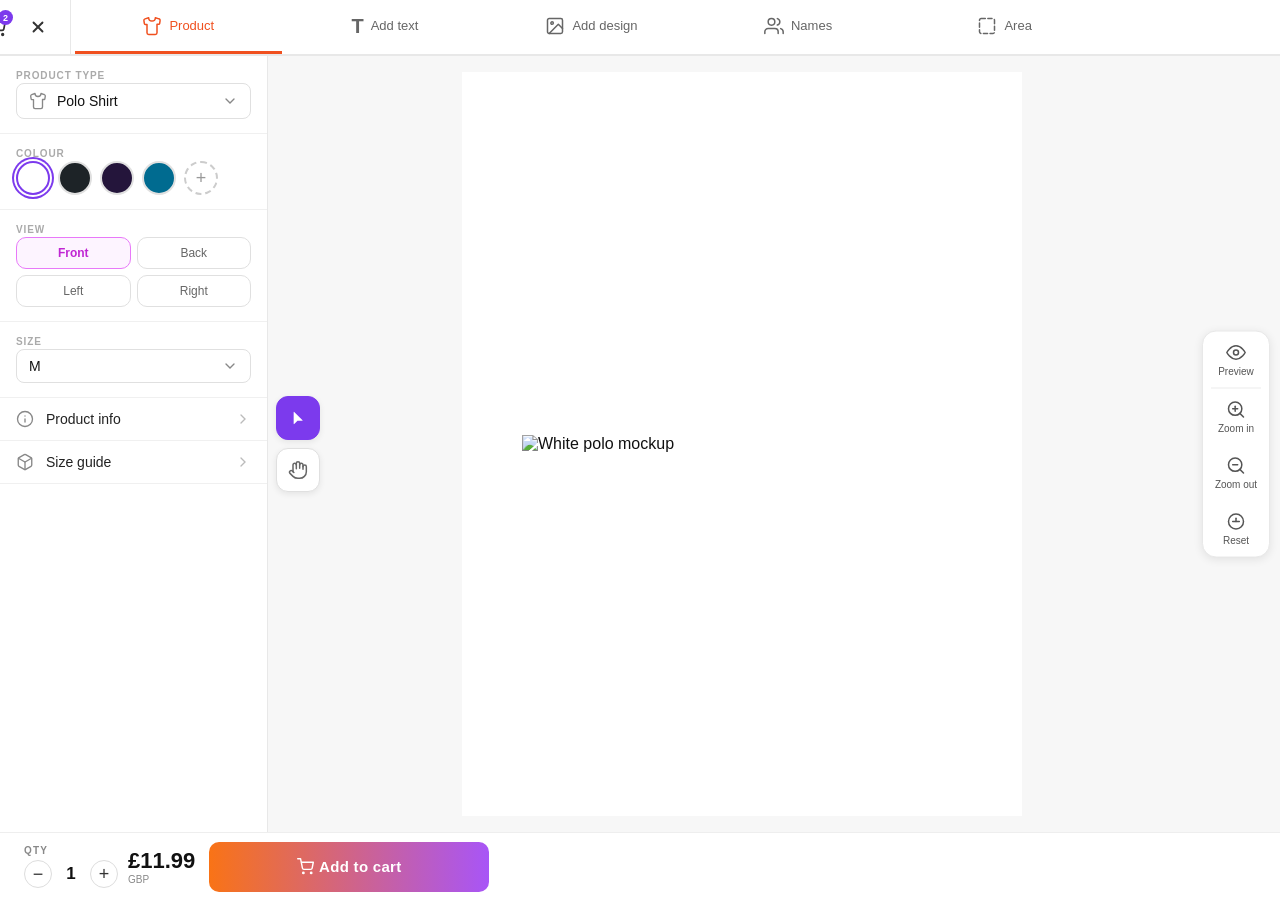
==== index.html @ 6a13aa7d "Initial commit - Customization Tool" ====
<!DOCTYPE html>
<html lang="en">
<head>
  <meta charset="UTF-8" />
  <meta name="viewport" content="width=device-width, initial-scale=1.0" />
  <title>Branded UK Customiser</title>
  <link rel="stylesheet" href="style.css" />
</head>

<body>

<div class="customiser-app">

  <section id="mainEditor" class="screen active-screen">

    <!-- Top navigation + tab bar (wrapped for desktop layout) -->
    <div class="editor-top">

    <div class="top-nav">
      <button class="nav-icon-btn" id="menuBtn" title="Menu" aria-label="Menu">
        <svg width="20" height="16" viewBox="0 0 20 16" fill="none"><rect y="0" width="20" height="2.5" rx="1.25" fill="#222"/><rect y="6.75" width="20" height="2.5" rx="1.25" fill="#222"/><rect y="13.5" width="20" height="2.5" rx="1.25" fill="#222"/></svg>
      </button>
      <div class="nav-logo"><span class="logo-c">C</span></div>
      <div class="nav-spacer"></div>
      <div class="nav-actions">
        <button class="nav-icon-btn" id="undoBtn" title="Undo" aria-label="Undo">
          <svg width="20" height="20" viewBox="0 0 24 24" fill="none" stroke="currentColor" stroke-width="2" stroke-linecap="round" stroke-linejoin="round"><polyline points="9 14 4 9 9 4"></polyline><path d="M20 20v-7a4 4 0 0 0-4-4H4"></path></svg>
        </button>
        <button class="nav-icon-btn" id="redoBtn" title="Redo" aria-label="Redo">
          <svg width="20" height="20" viewBox="0 0 24 24" fill="none" stroke="currentColor" stroke-width="2" stroke-linecap="round" stroke-linejoin="round"><polyline points="15 14 20 9 15 4"></polyline><path d="M4 20v-7a4 4 0 0 1 4-4h12"></path></svg>
        </button>
        <button class="nav-icon-btn cart-wrap" id="basketBtn">
          <svg width="20" height="20" viewBox="0 0 24 24" fill="none" stroke="currentColor" stroke-width="2" stroke-linecap="round" stroke-linejoin="round"><circle cx="9" cy="21" r="1"></circle><circle cx="20" cy="21" r="1"></circle><path d="M1 1h4l2.68 13.39a2 2 0 0 0 2 1.61h9.72a2 2 0 0 0 2-1.61L23 6H6"></path></svg>
          <span class="cart-badge">2</span>
        </button>
        <button class="nav-icon-btn" id="closeCustomiserBtn" title="Close" aria-label="Close">
          <svg width="18" height="18" viewBox="0 0 24 24" fill="none" stroke="currentColor" stroke-width="2.5" stroke-linecap="round"><line x1="18" y1="6" x2="6" y2="18"></line><line x1="6" y1="6" x2="18" y2="18"></line></svg>
        </button>
      </div>
    </div><!-- /.top-nav -->

    <!-- Tab bar -->
    <div class="tab-bar">
      <button class="tab-btn active-tab">
        <svg width="20" height="20" viewBox="0 0 24 24" fill="none" stroke="currentColor" stroke-width="1.8" stroke-linecap="round" stroke-linejoin="round"><path d="M20.38 3.46 16 2a4 4 0 0 1-8 0L3.62 3.46a2 2 0 0 0-1.34 2.23l.58 3.57a1 1 0 0 0 .99.84H6v10c0 1.1.9 2 2 2h8a2 2 0 0 0 2-2V10h2.15a1 1 0 0 0 .99-.84l.58-3.57a2 2 0 0 0-1.34-2.23z"></path></svg>
        <span>Product</span>
      </button>
      <button class="tab-btn" data-open="textTypePage">
        <span class="tab-T">T</span>
        <span>Add text</span>
      </button>
      <button class="tab-btn" data-open="designTypePage">
        <svg width="20" height="20" viewBox="0 0 24 24" fill="none" stroke="currentColor" stroke-width="1.8" stroke-linecap="round" stroke-linejoin="round"><rect x="3" y="3" width="18" height="18" rx="2" ry="2"></rect><circle cx="8.5" cy="8.5" r="1.5"></circle><polyline points="21 15 16 10 5 21"></polyline></svg>
        <span>Add design</span>
      </button>
      <button class="tab-btn" data-open="namesPage">
        <svg width="20" height="20" viewBox="0 0 24 24" fill="none" stroke="currentColor" stroke-width="1.8" stroke-linecap="round" stroke-linejoin="round"><path d="M17 21v-2a4 4 0 0 0-4-4H5a4 4 0 0 0-4 4v2"></path><circle cx="9" cy="7" r="4"></circle><path d="M23 21v-2a4 4 0 0 0-3-3.87"></path><path d="M16 3.13a4 4 0 0 1 0 7.75"></path></svg>
        <span>Names</span>
      </button>
      <button class="tab-btn" data-open="locationsPage">
        <svg width="20" height="20" viewBox="0 0 24 24" fill="none" stroke="currentColor" stroke-width="1.8" stroke-linecap="round" stroke-linejoin="round" stroke-dasharray="5 3"><rect x="3" y="3" width="18" height="18" rx="2"></rect></svg>
        <span>Area</span>
      </button>
    </div><!-- /.tab-bar -->

    </div><!-- /.editor-top -->

    <!-- Hidden legacy elements kept for JS compatibility -->
    <div style="display:none">
      <button id="colourShortcut"></button>
      <button id="deleteDesignShortcut"></button>
      <button id="resizeSmallBtn"></button>
      <button id="resizeLargeBtn"></button>
      <button id="priceBtn"></button>
      <button id="downloadBtn"></button>
      <button id="shareBtn"></button>
      <input id="mainQtyInput" type="number" min="1" value="1">
    </div>

    <!-- Canvas area -->
    <div class="canvas-wrap">
      <div class="left-tools">
        <button class="tool-dot active-tool" id="selectToolBtn" title="Select">
          <svg width="16" height="16" viewBox="0 0 24 24" fill="currentColor"><path d="M5.5 3.21V20.8c0 .45.54.67.85.35l4.86-4.86a.5.5 0 0 1 .35-.15h6.87a.5.5 0 0 0 .35-.85L6.35 2.85a.5.5 0 0 0-.85.36z"/></svg>
        </button>
        <button class="tool-dot" id="panToolBtn" title="Pan">
          <svg width="20" height="20" viewBox="0 0 24 24" fill="none" stroke="currentColor" stroke-width="1.8" stroke-linecap="round" stroke-linejoin="round"><path d="M18 11V6a2 2 0 0 0-2-2 2 2 0 0 0-2 2v0"/><path d="M14 10V4a2 2 0 0 0-2-2 2 2 0 0 0-2 2v2"/><path d="M10 10.5V6a2 2 0 0 0-2-2 2 2 0 0 0-2 2v8"/><path d="M18 8a2 2 0 1 1 4 0v6a8 8 0 0 1-8 8h-2c-2.8 0-4.5-.86-5.99-2.34l-3.6-3.6a2 2 0 0 1 2.83-2.82L7 15"/></svg>
        </button>
      </div>

      <div id="productPreview" class="product-preview area-front">
        <div class="polo-colour-wrap">
          <img
            id="productShape"
            class="product-image"
            src="https://i.postimg.cc/J4H7k7N0/vecteezy-white-polo-mockup-47872842.png"
            alt="White polo mockup"
          />
          <div id="colourLayer" class="colour-layer"></div>
        </div>

        <div id="customArea" class="custom-area">

          <div id="designLayer" class="design-layer">
            <img id="uploadedLogo" src="" alt="Uploaded logo">
            <button id="deleteLogoBtn" class="logo-delete-btn">×</button>
            <button id="logoSettingsBtn" class="logo-settings-btn">settings</button>
            <span id="logoSizeLabel" class="logo-size-label">0.00cm x 0.00cm</span>
            <span class="resize-dot dot-br" data-resize="br"><svg width="10" height="10" viewBox="0 0 10 10" fill="none" stroke="#fff" stroke-width="1.8" stroke-linecap="round" stroke-linejoin="round"><line x1="1" y1="9" x2="9" y2="1"/><polyline points="5,1 9,1 9,5"/><polyline points="1,5 1,9 5,9"/></svg></span>
            <span id="rotateHandle" class="rotate-handle">↻</span>
          </div>

          <div id="textLayer" class="text-layer">
            <span id="textContent">ANDERSON</span>
            <button id="deleteTextBtn" class="text-delete-btn">×</button>
            <button id="textSettingsBtn" class="text-settings-btn">settings</button>
            <span id="textSizeLabel" class="text-size-label">0.00cm x 0.00cm</span>
            <span class="text-resize-dot text-dot-br" data-text-resize="br"><svg width="10" height="10" viewBox="0 0 10 10" fill="none" stroke="#fff" stroke-width="1.8" stroke-linecap="round" stroke-linejoin="round"><line x1="1" y1="9" x2="9" y2="1"/><polyline points="5,1 9,1 9,5"/><polyline points="1,5 1,9 5,9"/></svg></span>
            <span id="textRotateHandle" class="text-rotate-handle">↻</span>
          </div>

        </div>
      </div>

      <div class="right-panel">
        <button class="right-action-btn" id="previewBtn">
          <svg width="20" height="20" viewBox="0 0 24 24" fill="none" stroke="currentColor" stroke-width="1.8" stroke-linecap="round" stroke-linejoin="round"><path d="M1 12s4-8 11-8 11 8 11 8-4 8-11 8-11-8-11-8z"></path><circle cx="12" cy="12" r="3"></circle></svg>
          <span>Preview</span>
        </button>
        <div class="right-divider"></div>
        <button class="right-action-btn" id="zoomInBtn">
          <svg width="20" height="20" viewBox="0 0 24 24" fill="none" stroke="currentColor" stroke-width="1.8" stroke-linecap="round" stroke-linejoin="round"><circle cx="11" cy="11" r="8"></circle><line x1="21" y1="21" x2="16.65" y2="16.65"></line><line x1="11" y1="8" x2="11" y2="14"></line><line x1="8" y1="11" x2="14" y2="11"></line></svg>
          <span>Zoom in</span>
        </button>
        <button class="right-action-btn" id="zoomOutBtn">
          <svg width="20" height="20" viewBox="0 0 24 24" fill="none" stroke="currentColor" stroke-width="1.8" stroke-linecap="round" stroke-linejoin="round"><circle cx="11" cy="11" r="8"></circle><line x1="21" y1="21" x2="16.65" y2="16.65"></line><line x1="8" y1="11" x2="14" y2="11"></line></svg>
          <span>Zoom out</span>
        </button>
        <button class="right-action-btn" id="resetViewBtn">
          <svg width="20" height="20" viewBox="0 0 24 24" fill="none" stroke="currentColor" stroke-width="1.8" stroke-linecap="round" stroke-linejoin="round"><circle cx="12" cy="12" r="9"></circle><line x1="12" y1="8" x2="12" y2="12"></line><line x1="8" y1="12" x2="16" y2="12"></line></svg>
          <span>Reset</span>
        </button>
      </div>
    </div>

    <!-- Bottom sheet -->
    <div class="bottom-sheet">
      <div class="sheet-pill"></div>

      <div class="sheet-row">
        <div class="sheet-label">Product type</div>
        <div class="sheet-select-wrap">
          <svg width="18" height="18" viewBox="0 0 24 24" fill="none" stroke="#888" stroke-width="1.8" stroke-linecap="round" stroke-linejoin="round"><path d="M20.38 3.46 16 2a4 4 0 0 1-8 0L3.62 3.46a2 2 0 0 0-1.34 2.23l.58 3.57a1 1 0 0 0 .99.84H6v10c0 1.1.9 2 2 2h8a2 2 0 0 0 2-2V10h2.15a1 1 0 0 0 .99-.84l.58-3.57a2 2 0 0 0-1.34-2.23z"></path></svg>
          <select id="mainProductSelect" class="sheet-select" aria-label="Product type">
            <option value="polo" selected>Polo Shirt</option>
            <option value="tshirt">T-Shirt</option>
            <option value="hoodie">Hoodie</option>
            <option value="cap">Cap</option>
            <option value="beanie">Beanie</option>
          </select>
          <svg class="select-chevron-icon" width="16" height="16" viewBox="0 0 24 24" fill="none" stroke="#888" stroke-width="2" stroke-linecap="round"><polyline points="6 9 12 15 18 9"></polyline></svg>
        </div>
      </div>

      <div class="sheet-row">
        <div class="sheet-label">Colour</div>
        <div class="mini-colour-wrap">
          <div class="mini-colour-row" id="miniColourRow"></div>
          <div class="colour-dropdown" id="colourDropdown"></div>
        </div>
      </div>

      <div class="sheet-row">
        <div class="sheet-label">View</div>
        <div class="view-tabs">
          <button class="view-tab active-view" data-area="front">Front</button>
          <button class="view-tab" data-area="back">Back</button>
          <button class="view-tab" data-area="left">Left</button>
          <button class="view-tab" data-area="right">Right</button>
        </div>
      </div>

      <div class="sheet-row">
        <div class="sheet-label">Size</div>
        <div class="sheet-select-wrap">
          <select class="sheet-select" id="mainSizeSelect">
            <option>XS</option>
            <option>S</option>
            <option selected>M</option>
            <option>L</option>
            <option>XL</option>
            <option>XXL</option>
            <option>3XL</option>
          </select>
          <svg class="select-chevron-icon" width="16" height="16" viewBox="0 0 24 24" fill="none" stroke="#888" stroke-width="2" stroke-linecap="round"><polyline points="6 9 12 15 18 9"></polyline></svg>
        </div>
      </div>

      <div class="sheet-info-row">
        <svg width="18" height="18" viewBox="0 0 24 24" fill="none" stroke="#888" stroke-width="1.8" stroke-linecap="round"><circle cx="12" cy="12" r="10"></circle><line x1="12" y1="16" x2="12" y2="12"></line><line x1="12" y1="8" x2="12.01" y2="8"></line></svg>
        <span>Product info</span>
        <svg class="info-chevron" width="16" height="16" viewBox="0 0 24 24" fill="none" stroke="#bbb" stroke-width="2" stroke-linecap="round"><polyline points="9 18 15 12 9 6"></polyline></svg>
      </div>
      <div class="sheet-info-row">
        <svg width="18" height="18" viewBox="0 0 24 24" fill="none" stroke="#888" stroke-width="1.8" stroke-linecap="round"><path d="M21 16V8a2 2 0 0 0-1-1.73l-7-4a2 2 0 0 0-2 0l-7 4A2 2 0 0 0 3 8v8a2 2 0 0 0 1 1.73l7 4a2 2 0 0 0 2 0l7-4A2 2 0 0 0 21 16z"></path><polyline points="3.27 6.96 12 12.01 20.73 6.96"></polyline><line x1="12" y1="22.08" x2="12" y2="12"></line></svg>
        <span>Size guide</span>
        <svg class="info-chevron" width="16" height="16" viewBox="0 0 24 24" fill="none" stroke="#bbb" stroke-width="2" stroke-linecap="round"><polyline points="9 18 15 12 9 6"></polyline></svg>
      </div>
    </div>

    <!-- Bottom bar -->
    <div class="bottom-bar">
      <div class="qty-section">
        <div class="qty-label">QTY</div>
        <div class="qty-controls">
          <button class="qty-btn" id="qtyMinusBtn">−</button>
          <span id="qtyDisplay">1</span>
          <button class="qty-btn" id="qtyPlusBtn">+</button>
        </div>
      </div>
      <div class="price-section">
        <span id="mainPrice">£11.99</span>
        <small>GBP</small>
      </div>
      <button class="add-to-cart-btn" id="buyBtn">
        <svg class="cart-btn-icon" width="17" height="17" viewBox="0 0 24 24" fill="none" stroke="currentColor" stroke-width="2" stroke-linecap="round" stroke-linejoin="round"><circle cx="9" cy="21" r="1"></circle><circle cx="20" cy="21" r="1"></circle><path d="M1 1h4l2.68 13.39a2 2 0 0 0 2 1.61h9.72a2 2 0 0 0 2-1.61L23 6H6"></path></svg>
        Add to cart
      </button>
    </div>

  </section>

  <section id="productPage" class="screen">
    <div class="black-header">Product</div>

    <div class="page-body">

      <div class="product-info-row">
        <div class="product-photo">
          <img class="product-thumb" src="https://i.postimg.cc/J4H7k7N0/vecteezy-white-polo-mockup-47872842.png" alt="Product">
        </div>

        <div>
          <h2 id="productPageTitle" class="product-title">Custom Polo Shirt</h2>
          <button class="change-product-btn" id="changeProductBtn">Change Product</button>
          <a href="#" class="more-info">More Product Info</a>
        </div>
      </div>

      <div id="productChanger" style="display:none; margin-bottom:18px;">
        <div class="form-title">Choose Product</div>
        <select id="productSelect" class="select-field">
          <option value="polo" selected>Polo</option>
          <option value="tshirt">T-Shirt</option>
          <option value="hoodie">Hoodie</option>
          <option value="cap">Cap</option>
          <option value="beanie">Beanie</option>
        </select>
      </div>

      <div id="colourGrid" class="colour-grid"></div>
      <div id="selectedColourName" class="selected-colour-name">White</div>

      <div class="form-title">Size</div>

      <div id="sizesContainer">
        <div class="size-row">
          <select class="size-select">
            <option>XS</option>
            <option>Small</option>
            <option selected>Medium</option>
            <option>Large</option>
            <option>XL</option>
            <option>XXL</option>
            <option>3XL</option>
          </select>
          <input class="size-qty" type="number" min="1" value="1">
        </div>
      </div>

      <button class="add-size-btn" id="addSizeBtn"><span>+</span> Add Another Size</button>

    </div>

    <div class="full-action-bar">
      <button class="btn-black" id="applyProductBtn">APPLY</button>
    </div>
  </section>

  <section id="textTypePage" class="screen">
    <div class="black-header">Select Type Of Text</div>

    <div class="page-body">
      <div class="option-card" data-text-type="embroidery">
        <div class="option-icon">T</div>
        <div>
          <div class="option-title">Add Embroidery Text</div>
          <div class="option-desc">Best for polos, caps, beanies and left chest uniforms.</div>
        </div>
      </div>

      <div class="option-card" data-text-type="dtf">
        <div class="option-icon">T</div>
        <div>
          <div class="option-title">Add DTF Printing Text</div>
          <div class="option-desc">Best for full colour prints, small runs and detailed text.</div>
        </div>
      </div>
    </div>

    <div class="fixed-action-bar">
      <button class="btn-black" data-open="mainEditor">OK</button>
      <button class="btn-grey" data-open="mainEditor">Cancel</button>
    </div>
  </section>

  <section id="textEditorPage" class="screen">
    <div class="black-header">Add Text</div>

    <div class="editor-panel">
      <label>Text</label>
      <textarea id="customTextInput" class="textarea-field" placeholder="Enter your text"></textarea>

      <label>Text Colour</label>
      <input id="textColourInput" class="field" type="color" value="#ff2b2b">

      <label>Font</label>
      <select id="fontSelect" class="select-field">
        <option value="Arial">Arial</option>
        <option value="Impact">Impact</option>
        <option value="Georgia">Georgia</option>
        <option value="Verdana">Verdana</option>
        <option value="Times New Roman">Times New Roman</option>
      </select>
    </div>

    <div class="fixed-action-bar">
      <button class="btn-black" id="applyTextBtn">OK</button>
      <button class="btn-grey" data-open="mainEditor">Cancel</button>
    </div>
  </section>

  <section id="designTypePage" class="screen">
    <div class="black-header">Select Type Of Graphic Or Logo</div>

    <div class="page-body">
      <div class="option-card" data-design-type="embroidery">
        <div class="option-icon">🖼</div>
        <div>
          <div class="option-title">Add Embroidery Logo</div>
          <div class="option-desc">Best for workwear, polos, caps and beanies.</div>
        </div>
      </div>

      <div class="option-card" data-design-type="dtf">
        <div class="option-icon">🖼</div>
        <div>
          <div class="option-title">Add DTF Printing Graphic Or Logo</div>
          <div class="option-desc">Best for full colour, detailed graphics and smaller runs.</div>
        </div>
      </div>
    </div>

    <div class="fixed-action-bar">
      <button class="btn-black" data-open="mainEditor">OK</button>
      <button class="btn-grey" data-open="mainEditor">Cancel</button>
    </div>
  </section>

  <section id="logoUploadPage" class="screen">
    <div class="black-header">Upload Design</div>

    <div class="page-body">
      <label class="upload-box" for="logoFileInput">
        Click here to upload your logo or graphic
        <input id="logoFileInput" type="file" accept="image/*" hidden>
      </label>
    </div>

    <div class="fixed-action-bar">
      <button class="btn-black" id="continueLogoBtn">NEXT</button>
      <button class="btn-grey" data-open="mainEditor">Cancel</button>
    </div>
  </section>

  <section id="copyrightPage" class="screen">
    <div class="black-header">Confirm Copyright Permission</div>

    <div class="page-body">
      <div class="copyright-preview">
        <img id="copyrightImagePreview" src="" alt="Copyright preview">
      </div>

      <div class="copyright-text">
        <p class="copyright-intro">Before submitting or saving any artwork, you must ensure that you have the legal right to use, reproduce, and customise the design. If you are uncertain about ownership, copyright status, or licensing permissions, please obtain confirmation from the rights holder before proceeding.</p>
        <p class="copyright-subhead">By saving, uploading, or approving a design, you confirm and agree that:</p>
        <ul class="copyright-list">
          <li>You own, or have obtained, all necessary rights, licences, and permissions required to reproduce the artwork for commercial purposes.</li>
          <li>You accept full responsibility for any copyright, trademark, design right, or intellectual property claims arising from the use of the submitted artwork.</li>
          <li>Should any third party dispute the ownership or authorised use of the design, all enquiries and claims will be directed to you as the submitting party.</li>
          <li>You acknowledge that the unauthorised use of copyrighted or trademarked material may result in legal action, financial penalties, and other enforcement measures.</li>
        </ul>
      </div>

      <label class="copyright-check">
        <input id="copyrightCheckbox" type="checkbox">
        <span>You hereby declare that you are legally authorised to reproduce and print the artwork submitted.</span>
      </label>
    </div>

    <div class="fixed-action-bar">
      <button class="btn-black" id="copyrightOkBtn">OK</button>
      <button class="btn-grey" data-open="mainEditor">Cancel</button>
    </div>
  </section>

  <section id="imagePropertiesPage" class="screen">
    <div class="black-header">Image Properties</div>

    <div class="image-properties-body">
      <div class="quality-row">
        <span>Quality</span>
        <div class="quality-bar"><div class="quality-fill"></div></div>
      </div>

      <label class="property-check">
        <input id="removeBackgroundCheck" type="checkbox">
        <span>remove background</span>
      </label>

      <label class="property-check">
        <input id="resizeProportionallyCheck" type="checkbox" checked>
        <span>Resize proportionally</span>
      </label>

      <div class="property-section-title">Position and Size <span>⌄</span></div>

      <div class="property-controls">
        <div>
          <div class="control-title">Position</div>
          <div class="position-pad">
            <button data-move="up-left">◤</button>
            <button data-move="up">▲</button>
            <button data-move="up-right">◥</button>
            <button data-move="left">◀</button>
            <button data-move="center">●</button>
            <button data-move="right">▶</button>
            <button data-move="down-left">◣</button>
            <button data-move="down">▼</button>
            <button data-move="down-right">◢</button>
          </div>
        </div>

        <div class="size-box">
          <div class="control-title">Size</div>
          <button id="sizeUpBtn">▲</button>
          <button id="sizeDownBtn">▼</button>
        </div>

        <div class="rotate-box">
          <div class="control-title">Rotate</div>
          <input id="rotateInput" type="number" value="0">
        </div>
      </div>

      <div class="property-size-line">
        <span id="propertySizeLabel">0.00cm x 0.00cm</span>
      </div>
    </div>

    <div class="full-action-bar">
      <button class="btn-black" id="applyImagePropertiesBtn">APPLY</button>
    </div>
  </section>

  <section id="textPropertiesPage" class="screen">
    <div class="black-header center">TEXT PROPERTIES</div>

    <div class="text-properties-body">
      <textarea id="textPropertyInput" class="text-property-input">ANDERSON</textarea>

      <div class="property-section-title">Formatting <span>⌄</span></div>

      <div class="font-row">
        <button id="fontSelectorBtn" class="font-selector">Arial</button>
        <input id="textPropertyColour" class="colour-box" type="color" value="#ff2b2b">
      </div>

      <div class="format-buttons">
        <button id="boldTextBtn">B</button>
        <button id="italicTextBtn"><em>I</em></button>
        <div></div>
        <button id="alignLeftBtn">☰</button>
        <button id="alignCenterBtn">☰</button>
        <button id="alignRightBtn">☰</button>
      </div>

      <label class="property-label">Outline</label>

      <div class="outline-row">
        <input id="outlineRange" type="range" min="0" max="8" value="0">
        <input id="outlineColour" class="colour-box" type="color" value="#000000">
      </div>

      <label class="property-check">
        <input id="textResizeProportionallyCheck" type="checkbox" checked>
        <span>Resize proportionally</span>
      </label>

      <div class="property-section-title" id="openTextPositionSize">Position and Size <span>›</span></div>

      <div id="textPositionSizePanel" class="text-position-panel">
        <div class="property-controls">
          <div>
            <div class="control-title">Position</div>
            <div class="position-pad">
              <button data-text-move="up-left">◤</button>
              <button data-text-move="up">▲</button>
              <button data-text-move="up-right">◥</button>
              <button data-text-move="left">◀</button>
              <button data-text-move="center">●</button>
              <button data-text-move="right">▶</button>
              <button data-text-move="down-left">◣</button>
              <button data-text-move="down">▼</button>
              <button data-text-move="down-right">◢</button>
            </div>
          </div>

          <div class="size-box">
            <div class="control-title">Size</div>
            <button id="textSizeUpBtn">▲</button>
            <button id="textSizeDownBtn">▼</button>
          </div>

          <div class="rotate-box">
            <div class="control-title">Rotate</div>
            <input id="textRotateInput" type="number" value="0">
          </div>
        </div>

        <div class="property-size-line">
          <span id="textPropertySizeLabel">0.00cm x 0.00cm</span>
        </div>
      </div>
    </div>

    <div class="full-action-bar">
      <button class="btn-black" id="applyTextPropertiesBtn">APPLY</button>
    </div>
  </section>

  <section id="fontPage" class="screen">
    <div class="orange-header">Select A Font</div>

    <div class="font-list">
      <button data-font="Arial" style="font-family: Arial;">Arial</button>
      <button data-font="Impact" style="font-family: Impact;">Impact</button>
      <button data-font="Georgia" style="font-family: Georgia;">Georgia</button>
      <button data-font="Verdana" style="font-family: Verdana;">Verdana</button>
      <button data-font="Times New Roman" style="font-family: 'Times New Roman';">Times New Roman</button>
      <button data-font="Courier New" style="font-family: 'Courier New';">Courier New</button>
      <button data-font="Trebuchet MS" style="font-family: 'Trebuchet MS';">Trebuchet MS</button>
      <button data-font="Arial Black" style="font-family: 'Arial Black';">Arial Black</button>
    </div>

    <div class="fixed-action-bar">
      <button class="btn-grey" data-open="textPropertiesPage">Cancel</button>
      <button class="btn-black" data-open="textPropertiesPage">OK</button>
    </div>
  </section>

  <section id="namesPage" class="screen">
    <div class="black-header">Add Team name</div>

    <div class="page-body">
      <div class="helper-text">Set up sizing - can be changed later.</div>

      <div class="names-row">
        <select id="namesSizeSelect" class="select-field">
          <option>XS</option>
          <option>Small</option>
          <option selected>Medium</option>
          <option>Large</option>
          <option>XL</option>
          <option>XXL</option>
          <option>3XL</option>
        </select>
        <input id="namesQtyInput" class="field" type="number" min="1" value="1">
      </div>

      <input id="teamNameInput" class="field" type="text" placeholder="Name">
      <br><br>
      <input id="teamNumberInput" class="field" type="text" placeholder="Number">

      <button class="add-size-btn" id="addNameBtn"><span>+</span> Add Name / Number</button>
      <div id="namesList" class="names-list"></div>
    </div>

    <div class="fixed-action-bar">
      <button class="btn-black" id="namesNextBtn">NEXT</button>
      <button class="btn-grey" data-open="mainEditor">Cancel</button>
    </div>
  </section>

  <section id="locationsPage" class="screen">
    <div class="black-header center">Locations</div>

    <div class="locations-wrapper page-body">
      <div class="location-item" data-area="front"><div>Front</div></div>
      <div class="location-item" data-area="back"><div>Back</div></div>
      <div class="location-item" data-area="left-chest"><div>Left Chest</div></div>
      <div class="location-item" data-area="right-chest"><div>Right Chest</div></div>
      <div class="location-item" data-area="left-sleeve"><div>Left Sleeve</div></div>
      <div class="location-item" data-area="right-sleeve"><div>Right Sleeve</div></div>
    </div>

    <div class="full-action-bar">
      <button class="btn-black" data-open="mainEditor">OK</button>
    </div>
  </section>

</div>

<script src="app.js"></script>
</body>
</html>
---- style.css ----
* {
  box-sizing: border-box;
}

:root {
  --black: #000;
  --white: #fff;
  --teal: #007c78;
  --orange: #f0501f;
  --grey: #f1f1f1;
  --red: #d60000;
}

body {
  margin: 0;
  font-family: Arial, Helvetica, sans-serif;
  background: #fff;
  color: #111;
  overflow-x: hidden;
}

button,
input,
select,
textarea {
  font-family: inherit;
}

.customiser-app {
  width: 100%;
  min-height: 100vh;
  background: #fff;
  overflow-x: hidden;
}

.screen {
  display: none;
  width: 100%;
  min-height: 100vh;
  background: #fff;
}

.screen.active-screen {
  display: block;
}

.black-header {
  height: 66px;
  background: #000;
  color: #fff;
  display: flex;
  align-items: center;
  padding: 0 16px;
  font-size: 24px;
  font-weight: 800;
  border-bottom: 1px solid var(--teal);
}

.black-header.center {
  justify-content: center;
}

.orange-header {
  height: 66px;
  background: var(--orange);
  color: #fff;
  display: flex;
  align-items: center;
  padding: 0 14px;
  font-size: 22px;
}

.page-body {
  padding: 18px;
  padding-bottom: 110px;
}

.btn-black {
  background: #000;
  color: #fff;
  border: none;
  height: 68px;
  font-size: 18px;
  font-weight: 800;
  letter-spacing: 1px;
  cursor: pointer;
}

.btn-grey {
  background: #e8e8e8;
  color: var(--teal);
  border: none;
  height: 68px;
  font-size: 18px;
  cursor: pointer;
}

.fixed-action-bar {
  position: fixed;
  left: 0;
  right: 0;
  bottom: 0;
  height: 78px;
  background: #e9e9e9;
  display: grid;
  grid-template-columns: 1fr 1fr;
  z-index: 500;
  border-top: 1px solid #ccc;
}

.full-action-bar {
  position: fixed;
  left: 0;
  right: 0;
  bottom: 0;
  padding: 8px;
  background: #e9e9e9;
  z-index: 500;
  border-top: 1px solid #ccc;
}

.full-action-bar .btn-black {
  width: 100%;
}

.top-toolbar {
  height: 78px;
  background: #000;
  display: grid;
  grid-template-columns: repeat(6, 1fr);
  border-bottom: 1px solid var(--teal);
}

.tool-btn {
  background: #000;
  color: #fff;
  border: none;
  border-right: 1px solid var(--teal);
  display: flex;
  flex-direction: column;
  align-items: center;
  justify-content: center;
  font-weight: 800;
  gap: 4px;
  cursor: pointer;
}

.tool-btn span {
  font-size: 24px;
  line-height: 1;
}

.tool-btn small {
  font-size: 12px;
  line-height: 1;
}

.sub-toolbar {
  height: 58px;
  display: flex;
  align-items: center;
  gap: 6px;
  padding: 8px 6px;
  background: #fff;
  border-bottom: 1px solid #eee;
  overflow-x: auto;
}

.sub-toolbar button {
  min-width: 42px;
  height: 42px;
  border: 1px solid #e5e5e5;
  background: #f7f7f7;
  border-radius: 4px;
  font-size: 20px;
  opacity: 0.75;
  cursor: pointer;
}

.main-stage {
  position: relative;
  min-height: calc(100vh - 78px - 58px - 95px);
  display: flex;
  justify-content: center;
  align-items: center;
  background: #fff;
  overflow: hidden;
  padding: 20px 44px 20px 20px;
}

.product-preview {
  position: relative;
  width: 86vw;
  max-width: 460px;
  height: 520px;
  display: flex;
  justify-content: center;
  align-items: center;
  background: #ffffff;
}

.polo-colour-wrap {
  position: absolute;
  width: 390px;
  max-width: 95%;
}

.product-image {
  position: relative;
  width: 100%;
  height: auto;
  display: block;
  z-index: 1;
  pointer-events: none;
  -webkit-user-select: none;
  user-select: none;
}

.colour-layer {
  position: absolute;
  top: 0;
  left: 0;
  right: 0;
  bottom: 0;
  background: #ffffff;
  z-index: 2;
  mix-blend-mode: multiply;
  opacity: 1;
  pointer-events: none;

  -webkit-mask-image: url("https://i.postimg.cc/J4H7k7N0/vecteezy-white-polo-mockup-47872842.png");
  -webkit-mask-size: 100% 100%;
  -webkit-mask-repeat: no-repeat;
  -webkit-mask-position: center;

  mask-image: url("https://i.postimg.cc/J4H7k7N0/vecteezy-white-polo-mockup-47872842.png");
  mask-size: 100% 100%;
  mask-repeat: no-repeat;
  mask-position: center;
}

.custom-area {
  position: absolute;
  width: 155px;
  height: 145px;
  top: 185px;
  left: 50%;
  transform: translateX(-50%);
  border: 2px dashed transparent;
  overflow: visible;
  z-index: 20;
  pointer-events: auto;
  transition: border-color 0.15s;
}

.custom-area:has(.active-logo),
.custom-area:has(.active-text) {
  border-color: #22c55e;
}

.inside-print-area {
  opacity: 1;
}

.outside-print-area {
  opacity: 0.35;
}

.fully-outside-print-area {
  opacity: 0.12;
}

.design-layer,
.text-layer {
  position: absolute;
  z-index: 40;
  cursor: move;
  touch-action: none;
  user-select: none;
  border: 1px dashed transparent;
  transform: none;
  rotate: 0deg;
  transform-origin: center center;
  transition: opacity 0.12s linear;
}

.design-layer {
  width: 130px;
  height: 130px;
  top: 50px;
  left: 30px;
  display: none;
  justify-content: center;
  align-items: center;
}

.design-layer.active-logo {
  border: 1px dashed var(--teal);
}

.design-layer img {
  width: 100%;
  height: 100%;
  object-fit: contain;
  pointer-events: none;
  user-select: none;
}

.text-layer {
  top: 85px;
  left: 0;
  width: 190px;
  height: 60px;
  z-index: 45;
  display: none;
  align-items: center;
  justify-content: center;
}

.text-layer.active-text {
  border: 1px dashed #111;
}

#textContent {
  display: block;
  width: 100%;
  text-align: center;
  font-size: 48px;
  font-weight: 400;
  color: #ff2b2b;
  line-height: 1;
  white-space: nowrap;
  pointer-events: none;
}

.logo-size-label,
.text-size-label {
  position: absolute;
  top: -22px;
  left: 50%;
  transform: translateX(-50%);
  background: rgba(0,0,0,0.65);
  color: #fff;
  font-size: 10px;
  padding: 2px 6px;
  border-radius: 4px;
  white-space: nowrap;
  display: none;
  z-index: 120;
}

.logo-delete-btn,
.logo-settings-btn,
.text-delete-btn,
.text-settings-btn {
  position: absolute;
  display: none;
  border: none;
  z-index: 120;
  cursor: pointer;
}

.logo-delete-btn,
.text-delete-btn {
  right: -10px;
  top: -10px;
  width: 20px;
  height: 20px;
  background: var(--red);
  color: #fff;
  border-radius: 50%;
  font-size: 14px;
  line-height: 20px;
  text-align: center;
  padding: 0;
}

.logo-settings-btn,
.text-settings-btn {
  bottom: -26px;
  left: 50%;
  transform: translateX(-50%);
  background: #444;
  color: #fff;
  border-radius: 5px;
  padding: 3px 8px;
  font-size: 11px;
}

.resize-dot,
.text-resize-dot {
  position: absolute;
  width: 18px;
  height: 18px;
  background: #333;
  border: 2px solid #fff;
  border-radius: 4px;
  display: none;
  align-items: center;
  justify-content: center;
  z-index: 120;
  touch-action: none;
}

.dot-br,
.text-dot-br {
  bottom: -9px;
  right: -9px;
  cursor: nwse-resize;
}

.rotate-handle,
.text-rotate-handle {
  position: absolute;
  right: -30px;
  top: 50%;
  transform: translateY(-50%);
  width: 24px;
  height: 24px;
  background: #555;
  color: #fff;
  border: 2px solid #fff;
  border-radius: 50%;
  display: none;
  align-items: center;
  justify-content: center;
  font-size: 14px;
  cursor: grab;
  z-index: 120;
  touch-action: none;
}

.design-layer.active-logo .logo-size-label,
.design-layer.active-logo .logo-delete-btn,
.design-layer.active-logo .logo-settings-btn,
.design-layer.active-logo .resize-dot,
.design-layer.active-logo .rotate-handle,
.text-layer.active-text .text-delete-btn,
.text-layer.active-text .text-settings-btn,
.text-layer.active-text .text-size-label,
.text-layer.active-text .text-resize-dot,
.text-layer.active-text .text-rotate-handle {
  display: flex;
}

.side-actions {
  position: absolute;
  right: 8px;
  top: 55%;
  transform: translateY(-50%);
  display: flex;
  flex-direction: column;
  gap: 20px;
  z-index: 20;
}

.side-actions button {
  background: transparent;
  border: none;
  font-size: 28px;
  color: #555;
  cursor: pointer;
}

.bottom-bar {
  height: 95px;
  background: #000;
  color: #fff;
  display: grid;
  grid-template-columns: 1fr 1fr 1fr;
  border-top: 1px solid var(--teal);
  position: sticky;
  bottom: 0;
  z-index: 100;
}

.qty-box,
.price-box {
  display: flex;
  align-items: center;
  justify-content: center;
  border-right: 1px solid var(--teal);
}

.qty-box {
  gap: 10px;
}

.qty-box span {
  font-weight: 800;
  font-size: 17px;
}

.qty-box input {
  width: 80px;
  height: 55px;
  border: none;
  padding: 10px;
  font-size: 22px;
  font-weight: 800;
}

.price-box span {
  font-size: 25px;
}

.price-box small {
  margin-left: 4px;
  font-size: 10px;
}

.buy-btn {
  background: #00939a;
  color: #fff;
  border: none;
  font-size: 21px;
  font-weight: 800;
  letter-spacing: 1px;
  cursor: pointer;
}

.product-info-row {
  display: grid;
  grid-template-columns: 42% 1fr;
  gap: 18px;
  margin-bottom: 20px;
  align-items: start;
}

.product-photo {
  width: 100%;
  border: 1px solid #ccc;
  background: #fafafa;
  min-height: 160px;
  display: flex;
  align-items: center;
  justify-content: center;
}

.product-thumb {
  width: 100%;
  max-height: 160px;
  object-fit: contain;
}

.product-title {
  color: var(--teal);
  font-size: 22px;
  font-weight: 800;
  line-height: 1.45;
  margin: 0 0 16px;
}

.change-product-btn {
  width: 100%;
  height: 70px;
  background: #000;
  color: #fff;
  border: none;
  font-size: 20px;
  font-weight: 800;
  letter-spacing: 1px;
  margin-bottom: 16px;
  cursor: pointer;
}

.more-info {
  color: var(--teal);
  font-size: 19px;
  text-decoration: none;
  letter-spacing: 1px;
}

.colour-grid {
  display: grid;
  grid-template-columns: repeat(8, 1fr);
  gap: 8px;
  margin: 18px 6px 14px;
}

.colour-swatch {
  height: 66px;
  border: 2px solid transparent;
  cursor: pointer;
}

.colour-swatch.selected {
  border-color: #000;
  outline: 2px solid var(--teal);
}

.selected-colour-name,
.form-title {
  color: var(--teal);
  font-size: 18px;
  letter-spacing: 1px;
  margin: 8px 6px 14px;
}

.form-title {
  font-weight: 800;
}

.size-row {
  display: grid;
  grid-template-columns: 1fr 88px;
  gap: 8px;
  margin-bottom: 12px;
}

.size-row select,
.size-row input,
.field,
.select-field {
  height: 58px;
  border: 2px solid #111;
  padding: 0 12px;
  font-size: 22px;
  font-weight: 800;
  background: #fff;
  width: 100%;
}

.add-size-btn {
  background: transparent;
  border: none;
  color: var(--teal);
  font-size: 18px;
  font-weight: 800;
  display: inline-flex;
  align-items: center;
  gap: 8px;
  margin: 8px 0 20px;
  cursor: pointer;
}

.add-size-btn span {
  width: 28px;
  height: 28px;
  background: var(--teal);
  color: #fff;
  border-radius: 50%;
  display: inline-flex;
  align-items: center;
  justify-content: center;
  font-size: 24px;
}

.option-card {
  border: 1px solid #d9d9d9;
  background: #f8f8f8;
  min-height: 92px;
  display: grid;
  grid-template-columns: 70px 1fr;
  gap: 18px;
  align-items: center;
  padding: 18px 22px;
  margin-bottom: 26px;
  cursor: pointer;
}

.option-icon {
  color: var(--teal);
  font-size: 38px;
  text-align: center;
}

.option-title {
  color: var(--teal);
  font-size: 27px;
  letter-spacing: 2px;
  line-height: 1.25;
}

.option-desc {
  color: #7ba9a7;
  font-size: 17px;
  letter-spacing: 1px;
  line-height: 1.6;
  margin-top: 8px;
}

.textarea-field {
  width: 100%;
  min-height: 120px;
  border: 2px solid #111;
  padding: 12px;
  font-size: 22px;
  font-weight: 700;
  resize: vertical;
}

.editor-panel {
  padding: 18px;
  display: grid;
  gap: 14px;
  padding-bottom: 110px;
}

.editor-panel label {
  color: var(--teal);
  font-weight: 800;
  letter-spacing: 1px;
}

.upload-box {
  border: 2px dashed #999;
  background: #f8f8f8;
  padding: 24px;
  text-align: center;
  color: var(--teal);
  font-size: 20px;
  font-weight: 800;
  display: block;
  cursor: pointer;
}

.copyright-preview {
  width: 100%;
  min-height: 210px;
  display: flex;
  justify-content: center;
  align-items: center;
  margin: 18px 0;
}

.copyright-preview img {
  max-width: 85%;
  max-height: 230px;
  display: block;
}

.copyright-text {
  color: var(--teal);
  font-size: 15px;
  line-height: 1.6;
  letter-spacing: 0.2px;
}

.copyright-intro {
  margin: 0 0 14px;
}

.copyright-subhead {
  font-weight: 700;
  margin: 0 0 10px;
}

.copyright-list {
  margin: 0;
  padding-left: 18px;
  display: flex;
  flex-direction: column;
  gap: 8px;
}

.copyright-list li {
  line-height: 1.5;
}

.copyright-check {
  display: flex;
  gap: 10px;
  align-items: flex-start;
  margin: 20px 0;
  color: var(--teal);
  font-size: 20px;
  font-weight: 800;
  line-height: 1.4;
}

.image-properties-body,
.text-properties-body {
  padding: 14px 12px 110px;
}

.quality-row {
  display: grid;
  grid-template-columns: 80px 1fr;
  gap: 10px;
  align-items: center;
  color: var(--teal);
  font-size: 20px;
  font-weight: 700;
  margin-bottom: 18px;
}

.quality-bar {
  height: 26px;
  background: #eee;
}

.quality-fill {
  width: 100%;
  height: 100%;
  background: #6fdb67;
}

.property-check {
  display: flex;
  align-items: center;
  gap: 10px;
  color: var(--teal);
  font-size: 20px;
  letter-spacing: 1px;
  margin: 10px 0;
}

.property-check input {
  width: 42px;
  height: 42px;
}

.property-section-title {
  border-top: 1px solid #ccc;
  border-bottom: 1px solid #ddd;
  color: var(--teal);
  font-size: 20px;
  padding: 18px 0;
  margin-top: 14px;
  display: flex;
  justify-content: space-between;
}

.property-controls {
  display: grid;
  grid-template-columns: 1.3fr 0.55fr 0.95fr;
  gap: 16px;
  margin-top: 18px;
  align-items: start;
}

.control-title {
  color: var(--teal);
  font-size: 18px;
  text-align: center;
  margin-bottom: 8px;
}

.position-pad {
  display: grid;
  grid-template-columns: repeat(3, 1fr);
  border: 1px solid #ddd;
  border-radius: 6px;
  overflow: hidden;
}

.position-pad button,
.size-box button {
  height: 38px;
  border: none;
  background: white;
  color: #63aaa7;
  font-size: 18px;
  cursor: pointer;
}

.size-box button {
  display: block;
  width: 100%;
  border: 1px solid #ddd;
}

.rotate-box input {
  width: 100%;
  height: 38px;
  border: 2px solid #111;
  font-size: 20px;
  text-align: center;
}

.property-size-line {
  color: var(--teal);
  font-size: 20px;
  text-align: center;
  margin-top: 18px;
}

.text-property-input {
  width: 100%;
  min-height: 105px;
  border: 1px solid #222;
  font-size: 22px;
  padding: 12px;
  resize: none;
}

.font-row {
  display: grid;
  grid-template-columns: 1fr 58px;
  gap: 8px;
  margin: 16px 6px 10px;
}

.font-selector {
  height: 58px;
  border: 1px solid #ccc;
  background: white;
  text-align: left;
  padding: 0 14px;
  font-size: 36px;
}

.colour-box {
  width: 58px;
  height: 58px;
  border: none;
  padding: 0;
}

.format-buttons {
  display: grid;
  grid-template-columns: 58px 58px 1fr 58px 58px 58px;
  gap: 8px;
  margin: 10px 6px 28px;
}

.format-buttons button {
  height: 58px;
  border: 1px solid #ccc;
  background: #eee;
  font-size: 30px;
  font-weight: 800;
}

.property-label {
  display: block;
  font-size: 20px;
  margin: 16px 6px 8px;
}

.outline-row {
  display: grid;
  grid-template-columns: 1fr 58px;
  gap: 8px;
  align-items: center;
  margin: 0 6px 16px;
}

.text-position-panel {
  display: none;
  padding: 14px 0;
}

.text-position-panel.open {
  display: block;
}

.font-list {
  padding: 20px;
  padding-bottom: 100px;
  max-height: calc(100vh - 140px);
  overflow-y: auto;
}

.font-list button {
  display: block;
  width: 100%;
  background: white;
  border: none;
  font-size: 48px;
  line-height: 1.3;
  text-align: center;
  margin-bottom: 12px;
}

.helper-text {
  color: var(--teal);
  font-size: 20px;
  letter-spacing: 1px;
  margin-bottom: 18px;
}

.names-row {
  display: grid;
  grid-template-columns: 1fr 80px;
  gap: 8px;
  margin-bottom: 10px;
}

.names-list {
  margin-top: 18px;
  border-top: 1px solid #ddd;
}

.names-item {
  display: grid;
  grid-template-columns: 1fr 70px 70px;
  gap: 8px;
  padding: 10px 0;
  border-bottom: 1px solid #ddd;
  font-size: 15px;
}

.locations-wrapper {
  text-align: center;
  padding-bottom: 110px;
}

.location-item {
  margin: 20px auto 36px;
  color: var(--teal);
  font-size: 22px;
  letter-spacing: 1px;
  cursor: pointer;
}

.area-front .custom-area {
  width: 190px;
  height: 230px;
  top: 155px;
  left: 50%;
}

.area-back .custom-area {
  width: 210px;
  height: 250px;
  top: 145px;
  left: 50%;
}

.area-left-chest .custom-area {
  width: 80px;
  height: 80px;
  top: 185px;
  left: 43%;
}

.area-right-chest .custom-area {
  width: 80px;
  height: 80px;
  top: 185px;
  left: 57%;
}

.area-left-sleeve .custom-area {
  width: 70px;
  height: 90px;
  top: 200px;
  left: 24%;
}

.area-right-sleeve .custom-area {
  width: 70px;
  height: 90px;
  top: 200px;
  left: 76%;
}

.area-right .custom-area {
  width: 75px;
  height: 95px;
  top: 175px;
  left: 68%;
}

.area-left .custom-area {
  width: 75px;
  height: 95px;
  top: 175px;
  left: 32%;
}

@media (max-width: 520px) {
  .product-preview {
    height: 500px;
  }

  .product-image {
    width: 390px;
    max-width: 100%;
  }

  .area-front .custom-area {
    width: 185px;
    height: 225px;
    top: 158px;
  }

  .font-list button {
    font-size: 42px;
  }
}

/* =====================================================
   REDESIGNED MAIN EDITOR
   ===================================================== */

/* --- Top Navigation --- */
.top-nav {
  height: 56px;
  background: #fff;
  display: flex;
  align-items: center;
  padding: 0 10px;
  gap: 2px;
  border-bottom: 1px solid #eee;
  position: sticky;
  top: 0;
  z-index: 200;
}

.nav-logo {
  width: 40px;
  height: 40px;
  background: linear-gradient(135deg, #f97316, #fbbf24);
  border-radius: 11px;
  display: flex;
  align-items: center;
  justify-content: center;
  margin: 0 4px;
  flex-shrink: 0;
}

.logo-c {
  color: #fff;
  font-size: 22px;
  font-weight: 900;
  line-height: 1;
}

.nav-spacer {
  flex: 1;
}

.nav-icon-btn {
  width: 40px;
  height: 40px;
  background: transparent;
  border: none;
  display: flex;
  align-items: center;
  justify-content: center;
  cursor: pointer;
  border-radius: 8px;
  color: #333;
  flex-shrink: 0;
  position: relative;
}

.nav-icon-btn:hover {
  background: #f5f5f5;
}

.cart-wrap {
  position: relative;
}

.cart-badge {
  position: absolute;
  top: 3px;
  right: 3px;
  background: #7c3aed;
  color: #fff;
  font-size: 9px;
  font-weight: 700;
  min-width: 15px;
  height: 15px;
  border-radius: 8px;
  display: flex;
  align-items: center;
  justify-content: center;
  padding: 0 3px;
}

/* --- Tab Bar --- */
.tab-bar {
  height: 62px;
  background: #fff;
  display: flex;
  border-bottom: 1px solid #eee;
  position: sticky;
  top: 56px;
  z-index: 190;
}

.tab-btn {
  flex: 1;
  background: transparent;
  border: none;
  border-bottom: 3px solid transparent;
  display: flex;
  flex-direction: column;
  align-items: center;
  justify-content: center;
  gap: 3px;
  cursor: pointer;
  color: #999;
  font-size: 10px;
  padding: 6px 2px 0;
  transition: color 0.15s;
  letter-spacing: 0;
}

.tab-btn:hover {
  color: #444;
}

.tab-btn.active-tab {
  color: #f0501f;
  border-bottom-color: #f0501f;
}

.tab-T {
  font-size: 20px;
  font-weight: 800;
  line-height: 1;
}

/* --- Canvas Wrap --- */
.canvas-wrap {
  position: relative;
  display: flex;
  align-items: center;
  justify-content: center;
  background: #f7f7f7;
  padding: 16px 58px;
  min-height: 320px;
  overflow: hidden;
}

.product-preview {
  transition: transform 0.2s ease;
  transform-origin: center center;
}

.left-tools {
  position: absolute;
  left: 8px;
  top: 50%;
  transform: translateY(-50%);
  display: flex;
  flex-direction: column;
  gap: 8px;
  z-index: 50;
}

.tool-dot {
  width: 44px;
  height: 44px;
  background: #fff;
  border: 1px solid #e0e0e0;
  border-radius: 12px;
  display: flex;
  align-items: center;
  justify-content: center;
  cursor: pointer;
  color: #666;
  box-shadow: 0 2px 6px rgba(0,0,0,0.08);
  transition: background 0.15s, color 0.15s;
}

.tool-dot:hover {
  background: #f5f5f5;
}

.tool-dot.active-tool {
  background: #7c3aed;
  color: #fff;
  border-color: #7c3aed;
}

.right-panel {
  position: absolute;
  right: 8px;
  top: 50%;
  transform: translateY(-50%);
  display: flex;
  flex-direction: column;
  align-items: center;
  background: #fff;
  border: 1px solid #e8e8e8;
  border-radius: 14px;
  box-shadow: 0 2px 10px rgba(0,0,0,0.09);
  overflow: hidden;
  z-index: 50;
}

.right-action-btn {
  width: 58px;
  background: transparent;
  border: none;
  display: flex;
  flex-direction: column;
  align-items: center;
  justify-content: center;
  gap: 3px;
  padding: 10px 4px;
  cursor: pointer;
  color: #555;
  font-size: 10px;
  transition: background 0.15s;
}

.right-action-btn:hover {
  background: #f5f5f5;
}

.right-divider {
  width: 75%;
  height: 1px;
  background: #ececec;
}

/* --- Bottom Sheet --- */
.bottom-sheet {
  background: #fff;
  border-top: 1px solid #eee;
}

.sheet-pill {
  width: 38px;
  height: 4px;
  background: #ddd;
  border-radius: 2px;
  margin: 10px auto 14px;
}

.sheet-row {
  padding: 12px 18px 14px;
  border-bottom: 1px solid #f2f2f2;
}

.sheet-label {
  font-size: 13px;
  font-weight: 600;
  color: #111;
  margin-bottom: 10px;
}

.sheet-select-wrap {
  display: flex;
  align-items: center;
  gap: 10px;
  border: 1px solid #e0e0e0;
  border-radius: 10px;
  padding: 10px 14px;
  background: #fff;
}

.sheet-select {
  flex: 1;
  border: none;
  outline: none;
  font-size: 15px;
  font-weight: 500;
  background: transparent;
  appearance: none;
  -webkit-appearance: none;
  color: #111;
}

.select-chevron-icon {
  pointer-events: none;
  flex-shrink: 0;
}

/* --- Mini colour row --- */
.mini-colour-wrap {
  position: relative;
  display: flex;
  align-items: center;
}

.mini-colour-row {
  display: flex;
  gap: 10px;
  align-items: center;
  flex-wrap: wrap;
}

.colour-dropdown {
  display: none;
  position: absolute;
  bottom: calc(100% + 10px);
  right: 0;
  background: #fff;
  border-radius: 18px;
  box-shadow: 0 6px 28px rgba(0,0,0,0.16);
  padding: 14px;
  z-index: 200;
  flex-wrap: wrap;
  gap: 10px;
  width: 220px;
}

.colour-dropdown.open {
  display: flex;
}

.colour-dropdown .mini-swatch {
  width: 36px;
  height: 36px;
}

.mini-swatch {
  width: 40px;
  height: 40px;
  border-radius: 50%;
  border: 2.5px solid #e0e0e0;
  cursor: pointer;
  transition: transform 0.15s;
  flex-shrink: 0;
}

.mini-swatch:hover {
  transform: scale(1.1);
}

.mini-swatch.selected {
  border-color: #7c3aed;
  box-shadow: 0 0 0 2px #fff, 0 0 0 4px #7c3aed;
}

.mini-swatch-plus {
  width: 40px;
  height: 40px;
  border-radius: 50%;
  border: 2px dashed #ccc;
  background: #fff;
  display: flex;
  align-items: center;
  justify-content: center;
  font-size: 22px;
  color: #999;
  cursor: pointer;
  flex-shrink: 0;
  transition: border-color 0.15s, color 0.15s;
}

.mini-swatch-plus:hover {
  border-color: #888;
  color: #555;
}

/* --- View tabs --- */
.view-tabs {
  display: grid;
  grid-template-columns: repeat(4, 1fr);
  gap: 8px;
}

.view-tab {
  height: 38px;
  border: 1px solid #e0e0e0;
  border-radius: 10px;
  background: #fff;
  font-size: 13px;
  font-weight: 500;
  color: #666;
  cursor: pointer;
  transition: background 0.15s, color 0.15s, border-color 0.15s;
}

.view-tab:hover {
  background: #fdf4ff;
  color: #c026d3;
  border-color: #e879f9;
}

.view-tab.active-view {
  background: #fdf4ff;
  color: #c026d3;
  border-color: #e879f9;
  font-weight: 600;
}

/* --- Sheet info rows --- */
.sheet-info-row {
  display: flex;
  align-items: center;
  gap: 12px;
  padding: 15px 18px;
  border-bottom: 1px solid #f2f2f2;
  cursor: pointer;
  font-size: 14px;
  color: #222;
  transition: background 0.12s;
}

.sheet-info-row:hover {
  background: #fafafa;
}

.info-chevron {
  margin-left: auto;
  flex-shrink: 0;
}

/* --- Bottom Bar (override old styles) --- */
.bottom-bar {
  height: auto !important;
  background: #fff !important;
  color: #111 !important;
  display: flex !important;
  grid-template-columns: unset !important;
  border-top: 1px solid #eee !important;
  position: sticky;
  bottom: 0;
  z-index: 200;
  align-items: center;
  padding: 12px 14px;
  gap: 10px;
}

.qty-section {
  display: flex;
  flex-direction: column;
  align-items: flex-start;
  flex-shrink: 0;
}

.qty-label {
  font-size: 10px;
  font-weight: 700;
  color: #888;
  letter-spacing: 1.2px;
  margin-bottom: 4px;
}

.qty-controls {
  display: flex;
  align-items: center;
  gap: 10px;
}

.qty-btn {
  width: 28px;
  height: 28px;
  border: 1px solid #ddd;
  border-radius: 50%;
  background: #fff;
  font-size: 18px;
  line-height: 1;
  cursor: pointer;
  display: flex;
  align-items: center;
  justify-content: center;
  color: #333;
  transition: border-color 0.15s;
}

.qty-btn:hover {
  border-color: #888;
}

#qtyDisplay {
  font-size: 17px;
  font-weight: 700;
  min-width: 18px;
  text-align: center;
}

.price-section {
  display: flex;
  flex-direction: column;
  align-items: flex-start;
  flex-shrink: 0;
  margin-right: 4px;
}

.price-section span {
  font-size: 19px;
  font-weight: 800;
  color: #111;
}

.price-section small {
  font-size: 10px;
  color: #888;
}

.add-to-cart-btn {
  flex: 1;
  height: 50px;
  background: linear-gradient(to right, #f97316, #a855f7);
  color: #fff;
  border: none;
  border-radius: 14px;
  font-size: 15px;
  font-weight: 700;
  cursor: pointer;
  letter-spacing: 0.3px;
  display: flex;
  align-items: center;
  justify-content: center;
  transition: opacity 0.15s;
}

.add-to-cart-btn:hover {
  opacity: 0.9;
}

.cart-btn-icon {
  vertical-align: middle;
  margin-right: 5px;
}

/* ================================================================
   DESKTOP LAYOUT  ≥ 800px
   ================================================================ */
@media (min-width: 800px) {

  /* ── App shell ── */
  .customiser-app {
    height: 100vh;
    display: flex;
    flex-direction: column;
    overflow: hidden;
  }

  #mainEditor {
    flex: 1;
    display: grid;
    grid-template-columns: 268px 1fr;
    grid-template-rows: 56px 1fr 68px;
    grid-template-areas:
      "top    top"
      "side   canvas"
      "foot   foot";
    max-width: none;
    border-radius: 0;
    border: none;
    box-shadow: none;
  }

  /* ── Top header: logo | tabs | actions ── */
  .editor-top {
    grid-area: top;
    position: relative;           /* anchor for absolute nav-actions */
    display: flex;
    align-items: stretch;
    background: #fff;
    border-bottom: 2px solid #e8e8e8;
    height: 56px;
  }

  /* Keep top-nav as normal flex — avoids Chrome display:contents blend-mode bug */
  .top-nav {
    display: flex;
    align-items: center;
    height: 100%;
    padding: 0 10px 0 12px;
    border-right: 1px solid #e8e8e8;
    border-bottom: none;
    background: transparent;
    flex-shrink: 0;
    gap: 0;
  }

  #menuBtn    { display: none; }
  .nav-spacer { display: none; }

  .nav-logo {
    display: flex;
    align-items: center;
    padding: 0;
    border-right: none;
    order: unset;
    flex-shrink: 0;
  }

  /* nav-actions pinned to far right via absolute — gives logo|tabs|actions order */
  .nav-actions {
    position: absolute;
    right: 0;
    top: 0;
    height: 100%;
    display: flex;
    align-items: center;
    gap: 2px;
    padding: 0 12px;
    border-left: 1px solid #e8e8e8;
    background: #fff;
    z-index: 2;
    flex-shrink: 0;
  }

  .tab-bar {
    flex: 1;
    display: flex;
    flex-direction: row;
    align-items: stretch;
    gap: 0;
    /* right padding reserves space so tabs don't slide under nav-actions */
    padding: 0 172px 0 4px;
    border-bottom: none;
    background: transparent;
    overflow-x: hidden;
    height: 100%;
    order: unset;
  }

  .tab-btn {
    flex-direction: row;
    gap: 7px;
    font-size: 13px;
    font-weight: 500;
    padding: 0 18px;
    height: 100%;
    border-radius: 0;
    border-bottom: 3px solid transparent;
    border-top: none;
    color: #666;
    white-space: nowrap;
  }

  .tab-btn.active-tab {
    border-bottom-color: #f0501f;
    color: #f0501f;
    background: transparent;
  }

  .tab-btn:hover:not(.active-tab) {
    background: #fafafa;
    color: #222;
  }

  /* ── Left sidebar (bottom-sheet repurposed) ── */
  .bottom-sheet {
    grid-area: side;
    position: static !important;
    transform: none !important;
    height: 100%;
    border-top: none;
    border-right: 1px solid #e8e8e8;
    border-radius: 0;
    padding: 0;
    overflow-y: auto;
    box-shadow: none;
    background: #fff;
  }

  .sheet-pill { display: none; }

  .sheet-row {
    flex-direction: column;
    align-items: flex-start;
    gap: 8px;
    padding: 14px 16px;
    border-bottom: 1px solid #f0f0f0;
    margin: 0;
  }

  .sheet-label {
    font-size: 10px;
    font-weight: 700;
    text-transform: uppercase;
    letter-spacing: 0.9px;
    color: #aaa;
    margin-bottom: 2px;
  }

  .sheet-select-wrap {
    width: 100%;
    padding: 8px 12px;
    border-radius: 8px;
  }

  .sheet-select {
    width: 100%;
    font-size: 14px;
  }

  .view-tabs {
    grid-template-columns: repeat(2, 1fr);
    width: 100%;
    gap: 6px;
  }

  .view-tab {
    font-size: 12px;
    height: 32px;
  }

  .mini-colour-wrap { width: 100%; }
  .mini-colour-row  { flex-wrap: wrap; gap: 8px; }
  .mini-swatch      { width: 34px; height: 34px; }
  .mini-swatch-plus { width: 34px; height: 34px; font-size: 18px; }

  .colour-dropdown {
    width: 100%;
    bottom: calc(100% + 8px);
    right: 0;
    left: 0;
  }

  .sheet-info-row {
    padding: 12px 16px;
    border-bottom: 1px solid #f0f0f0;
  }

  /* ── Canvas area ── */
  .canvas-wrap {
    grid-area: canvas;
    height: 100%;
    padding: 16px 80px 16px 16px;
    min-height: 0;
  }

  .product-preview {
    height: 100%;
    max-height: none;
    max-width: 560px;
    width: 100%;
  }

  .polo-colour-wrap {
    width: min(440px, 90%);
  }

  .right-panel {
    right: 10px;
    width: 68px;
  }

  .right-action-btn {
    width: 68px;
    padding: 11px 4px;
    font-size: 10px;
  }

  /* ── Bottom bar ── */
  .bottom-bar {
    grid-area: foot;
    position: static !important;
    border-top: 2px solid #e8e8e8;
    padding: 0 24px;
    height: 68px;
  }

  .add-to-cart-btn {
    max-width: 280px;
    font-size: 15px;
    border-radius: 10px;
  }

  .price-section span {
    font-size: 22px;
  }
}
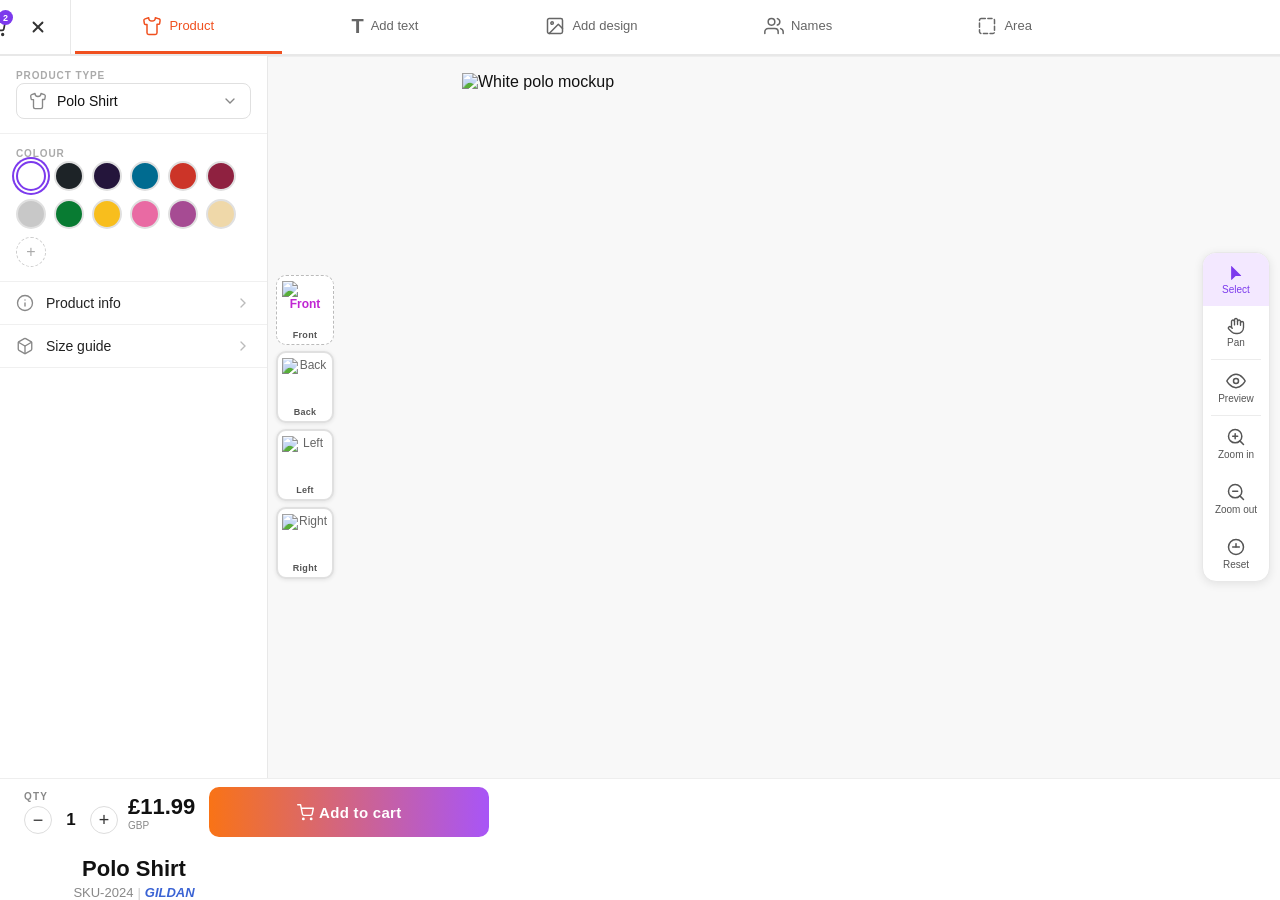
==== commit a40cc51d: "fix: align canvas and preview modal behavior" ====
--- a/index.html
+++ b/index.html
@@ -77,16 +77,41 @@
       <input id="mainQtyInput" type="number" min="1" value="1">
     </div>
 
+    <!-- Product header (above canvas) -->
+    <div class="product-header">
+      <h2 class="ph-title" id="cibModelName">Polo Shirt</h2>
+      <p class="ph-sub">
+        <span class="ph-code" id="cibCode">SKU-2024</span>
+        <span class="ph-divider"> | </span>
+        <span class="ph-brand">GILDAN</span>
+      </p>
+    </div>
+
     <!-- Canvas area -->
     <div class="canvas-wrap">
-      <div class="left-tools">
-        <button class="tool-dot active-tool" id="selectToolBtn" title="Select">
-          <svg width="16" height="16" viewBox="0 0 24 24" fill="currentColor"><path d="M5.5 3.21V20.8c0 .45.54.67.85.35l4.86-4.86a.5.5 0 0 1 .35-.15h6.87a.5.5 0 0 0 .35-.85L6.35 2.85a.5.5 0 0 0-.85.36z"/></svg>
-        </button>
-        <button class="tool-dot" id="panToolBtn" title="Pan">
-          <svg width="20" height="20" viewBox="0 0 24 24" fill="none" stroke="currentColor" stroke-width="1.8" stroke-linecap="round" stroke-linejoin="round"><path d="M18 11V6a2 2 0 0 0-2-2 2 2 0 0 0-2 2v0"/><path d="M14 10V4a2 2 0 0 0-2-2 2 2 0 0 0-2 2v2"/><path d="M10 10.5V6a2 2 0 0 0-2-2 2 2 0 0 0-2 2v8"/><path d="M18 8a2 2 0 1 1 4 0v6a8 8 0 0 1-8 8h-2c-2.8 0-4.5-.86-5.99-2.34l-3.6-3.6a2 2 0 0 1 2.83-2.82L7 15"/></svg>
-        </button>
-      </div>
+
+      <!-- view name hidden, kept for JS -->
+      <span id="viewNameLabel" style="display:none"></span>
+
+      <div class="view-tabs-side">
+        <button class="view-tab active-view" data-area="front">
+          <img class="view-thumb" src="https://i.postimg.cc/J4H7k7N0/vecteezy-white-polo-mockup-47872842.png" alt="Front">
+          <span class="view-thumb-label">Front</span>
+        </button>
+        <button class="view-tab" data-area="back">
+          <img class="view-thumb" src="https://i.postimg.cc/J4H7k7N0/vecteezy-white-polo-mockup-47872842.png" alt="Back">
+          <span class="view-thumb-label">Back</span>
+        </button>
+        <button class="view-tab" data-area="left">
+          <img class="view-thumb" src="https://i.postimg.cc/J4H7k7N0/vecteezy-white-polo-mockup-47872842.png" alt="Left">
+          <span class="view-thumb-label">Left</span>
+        </button>
+        <button class="view-tab" data-area="right">
+          <img class="view-thumb" src="https://i.postimg.cc/J4H7k7N0/vecteezy-white-polo-mockup-47872842.png" alt="Right">
+          <span class="view-thumb-label">Right</span>
+        </button>
+      </div>
+
 
       <div id="productPreview" class="product-preview area-front">
         <div class="polo-colour-wrap">
@@ -123,6 +148,15 @@
       </div>
 
       <div class="right-panel">
+        <button class="right-action-btn active-tool" id="selectToolBtn" title="Select">
+          <svg width="18" height="18" viewBox="0 0 24 24" fill="currentColor"><path d="M5.5 3.21V20.8c0 .45.54.67.85.35l4.86-4.86a.5.5 0 0 1 .35-.15h6.87a.5.5 0 0 0 .35-.85L6.35 2.85a.5.5 0 0 0-.85.36z"/></svg>
+          <span>Select</span>
+        </button>
+        <button class="right-action-btn" id="panToolBtn" title="Pan">
+          <svg width="18" height="18" viewBox="0 0 24 24" fill="none" stroke="currentColor" stroke-width="1.8" stroke-linecap="round" stroke-linejoin="round"><path d="M18 11V6a2 2 0 0 0-2-2 2 2 0 0 0-2 2v0"/><path d="M14 10V4a2 2 0 0 0-2-2 2 2 0 0 0-2 2v2"/><path d="M10 10.5V6a2 2 0 0 0-2-2 2 2 0 0 0-2 2v8"/><path d="M18 8a2 2 0 1 1 4 0v6a8 8 0 0 1-8 8h-2c-2.8 0-4.5-.86-5.99-2.34l-3.6-3.6a2 2 0 0 1 2.83-2.82L7 15"/></svg>
+          <span>Pan</span>
+        </button>
+        <div class="right-divider"></div>
         <button class="right-action-btn" id="previewBtn">
           <svg width="20" height="20" viewBox="0 0 24 24" fill="none" stroke="currentColor" stroke-width="1.8" stroke-linecap="round" stroke-linejoin="round"><path d="M1 12s4-8 11-8 11 8 11 8-4 8-11 8-11-8-11-8z"></path><circle cx="12" cy="12" r="3"></circle></svg>
           <span>Preview</span>
@@ -170,31 +204,6 @@
         </div>
       </div>
 
-      <div class="sheet-row">
-        <div class="sheet-label">View</div>
-        <div class="view-tabs">
-          <button class="view-tab active-view" data-area="front">Front</button>
-          <button class="view-tab" data-area="back">Back</button>
-          <button class="view-tab" data-area="left">Left</button>
-          <button class="view-tab" data-area="right">Right</button>
-        </div>
-      </div>
-
-      <div class="sheet-row">
-        <div class="sheet-label">Size</div>
-        <div class="sheet-select-wrap">
-          <select class="sheet-select" id="mainSizeSelect">
-            <option>XS</option>
-            <option>S</option>
-            <option selected>M</option>
-            <option>L</option>
-            <option>XL</option>
-            <option>XXL</option>
-            <option>3XL</option>
-          </select>
-          <svg class="select-chevron-icon" width="16" height="16" viewBox="0 0 24 24" fill="none" stroke="#888" stroke-width="2" stroke-linecap="round"><polyline points="6 9 12 15 18 9"></polyline></svg>
-        </div>
-      </div>
 
       <div class="sheet-info-row">
         <svg width="18" height="18" viewBox="0 0 24 24" fill="none" stroke="#888" stroke-width="1.8" stroke-linecap="round"><circle cx="12" cy="12" r="10"></circle><line x1="12" y1="16" x2="12" y2="12"></line><line x1="12" y1="8" x2="12.01" y2="8"></line></svg>
@@ -288,55 +297,142 @@
   </section>
 
   <section id="textTypePage" class="screen">
-    <div class="black-header">Select Type Of Text</div>
-
-    <div class="page-body">
-      <div class="option-card" data-text-type="embroidery">
-        <div class="option-icon">T</div>
-        <div>
-          <div class="option-title">Add Embroidery Text</div>
-          <div class="option-desc">Best for polos, caps, beanies and left chest uniforms.</div>
-        </div>
-      </div>
-
-      <div class="option-card" data-text-type="dtf">
-        <div class="option-icon">T</div>
-        <div>
-          <div class="option-title">Add DTF Printing Text</div>
-          <div class="option-desc">Best for full colour prints, small runs and detailed text.</div>
-        </div>
-      </div>
-    </div>
-
-    <div class="fixed-action-bar">
-      <button class="btn-black" data-open="mainEditor">OK</button>
-      <button class="btn-grey" data-open="mainEditor">Cancel</button>
+    <div class="sub-header">
+      <button class="sub-back-btn" data-open="mainEditor">
+        <svg width="22" height="22" viewBox="0 0 24 24" fill="none" stroke="currentColor" stroke-width="2.2" stroke-linecap="round" stroke-linejoin="round"><polyline points="15 18 9 12 15 6"></polyline></svg>
+      </button>
+      <span class="sub-header-title">Select type of text</span>
+      <div class="sub-header-cart">
+        <svg width="22" height="22" viewBox="0 0 24 24" fill="none" stroke="#333" stroke-width="1.8" stroke-linecap="round" stroke-linejoin="round"><circle cx="9" cy="21" r="1"></circle><circle cx="20" cy="21" r="1"></circle><path d="M1 1h4l2.68 13.39a2 2 0 0 0 2 1.61h9.72a2 2 0 0 0 2-1.61L23 6H6"></path></svg>
+        <span class="sub-cart-badge">2</span>
+      </div>
+    </div>
+
+    <div class="print-type-list">
+      <div class="print-type-card" data-text-type="embroidery" data-open="textEditorPage">
+        <img class="print-type-img" src="img/embroidery.jpg" alt="Embroidery">
+        <div class="print-type-body">
+          <div class="print-type-title">Add Embroidery Text</div>
+          <div class="print-type-desc">Best for polos, caps, beanies and left chest uniforms.</div>
+        </div>
+        <svg class="print-type-chevron" width="18" height="18" viewBox="0 0 24 24" fill="none" stroke="#bbb" stroke-width="2" stroke-linecap="round" stroke-linejoin="round"><polyline points="9 18 15 12 9 6"></polyline></svg>
+      </div>
+
+      <div class="print-type-card" data-text-type="dtf" data-open="textEditorPage">
+        <img class="print-type-img" src="img/dtf.jpg" alt="DTF Printing">
+        <div class="print-type-body">
+          <div class="print-type-title">Add DTF Printing Text</div>
+          <div class="print-type-desc">Best for full colour prints, small runs and detailed text.</div>
+        </div>
+        <svg class="print-type-chevron" width="18" height="18" viewBox="0 0 24 24" fill="none" stroke="#bbb" stroke-width="2" stroke-linecap="round" stroke-linejoin="round"><polyline points="9 18 15 12 9 6"></polyline></svg>
+      </div>
+
+      <div class="print-type-card" data-text-type="screen" data-open="textEditorPage">
+        <img class="print-type-img" src="img/screen-printing.jpg" alt="Screen Printing">
+        <div class="print-type-body">
+          <div class="print-type-title">Add Screen Printing Text</div>
+          <div class="print-type-desc">Best for bold designs, large runs and durable prints.</div>
+        </div>
+        <svg class="print-type-chevron" width="18" height="18" viewBox="0 0 24 24" fill="none" stroke="#bbb" stroke-width="2" stroke-linecap="round" stroke-linejoin="round"><polyline points="9 18 15 12 9 6"></polyline></svg>
+      </div>
+
+      <div class="print-type-card" data-text-type="vinyl" data-open="textEditorPage">
+        <img class="print-type-img" src="img/vinyl.jpg" alt="Vinyl Heat Press">
+        <div class="print-type-body">
+          <div class="print-type-title">Add Vinyl Heat Press Text</div>
+          <div class="print-type-desc">Best for single-colour designs, names and numbers. Durable, vibrant colours with a clean, professional finish.</div>
+        </div>
+        <svg class="print-type-chevron" width="18" height="18" viewBox="0 0 24 24" fill="none" stroke="#bbb" stroke-width="2" stroke-linecap="round" stroke-linejoin="round"><polyline points="9 18 15 12 9 6"></polyline></svg>
+      </div>
+    </div>
+
+    <div class="sub-action-bar">
+      <button class="sub-btn-ok" id="textTypeOkBtn" data-open="textEditorPage">OK</button>
+      <button class="sub-btn-cancel" data-open="mainEditor">Cancel</button>
     </div>
   </section>
 
   <section id="textEditorPage" class="screen">
-    <div class="black-header">Add Text</div>
-
-    <div class="editor-panel">
-      <label>Text</label>
-      <textarea id="customTextInput" class="textarea-field" placeholder="Enter your text"></textarea>
-
-      <label>Text Colour</label>
-      <input id="textColourInput" class="field" type="color" value="#ff2b2b">
-
-      <label>Font</label>
-      <select id="fontSelect" class="select-field">
-        <option value="Arial">Arial</option>
-        <option value="Impact">Impact</option>
-        <option value="Georgia">Georgia</option>
-        <option value="Verdana">Verdana</option>
-        <option value="Times New Roman">Times New Roman</option>
-      </select>
-    </div>
-
-    <div class="fixed-action-bar">
-      <button class="btn-black" id="applyTextBtn">OK</button>
-      <button class="btn-grey" data-open="mainEditor">Cancel</button>
+    <div class="sub-header">
+      <button class="sub-back-btn" data-open="textTypePage">
+        <svg width="22" height="22" viewBox="0 0 24 24" fill="none" stroke="currentColor" stroke-width="2.2" stroke-linecap="round" stroke-linejoin="round"><polyline points="15 18 9 12 15 6"></polyline></svg>
+      </button>
+      <span class="sub-header-title">Add Text</span>
+      <div class="sub-header-cart">
+        <svg width="22" height="22" viewBox="0 0 24 24" fill="none" stroke="#333" stroke-width="1.8" stroke-linecap="round" stroke-linejoin="round"><circle cx="9" cy="21" r="1"></circle><circle cx="20" cy="21" r="1"></circle><path d="M1 1h4l2.68 13.39a2 2 0 0 0 2 1.61h9.72a2 2 0 0 0 2-1.61L23 6H6"></path></svg>
+        <span class="sub-cart-badge">2</span>
+      </div>
+    </div>
+
+    <div class="text-editor-wrap">
+      <div class="te-section" style="position:relative;z-index:300;">
+        <div class="te-label">Font</div>
+        <!-- hidden native select for JS compatibility -->
+        <select id="fontSelect" style="display:none;">
+          <option value="Arial">Arial</option>
+          <option value="Impact">Impact</option>
+          <option value="Georgia">Georgia</option>
+          <option value="Verdana">Verdana</option>
+          <option value="Times New Roman">Times New Roman</option>
+          <option value="Courier New">Courier New</option>
+          <option value="Trebuchet MS">Trebuchet MS</option>
+        </select>
+        <!-- custom font picker -->
+        <div class="te-font-picker" id="teFontPicker">
+          <div class="te-font-trigger" id="teFontTrigger">
+            <span class="te-font-selected" id="teFontSelected" style="font-family:Arial;">Arial</span>
+            <svg width="16" height="16" viewBox="0 0 24 24" fill="none" stroke="#888" stroke-width="2" stroke-linecap="round"><polyline points="6 9 12 15 18 9"></polyline></svg>
+          </div>
+          <div class="te-font-dropdown" id="teFontDropdown">
+            <div class="te-font-option" data-font="Arial" style="font-family:Arial;">Arial — The quick brown fox</div>
+            <div class="te-font-option" data-font="Impact" style="font-family:Impact;">Impact — The quick brown fox</div>
+            <div class="te-font-option" data-font="Georgia" style="font-family:Georgia;">Georgia — The quick brown fox</div>
+            <div class="te-font-option" data-font="Verdana" style="font-family:Verdana;">Verdana — The quick brown fox</div>
+            <div class="te-font-option" data-font="Times New Roman" style="font-family:'Times New Roman';">Times New Roman — The quick brown fox</div>
+            <div class="te-font-option" data-font="Courier New" style="font-family:'Courier New';">Courier New — The quick brown fox</div>
+            <div class="te-font-option" data-font="Trebuchet MS" style="font-family:'Trebuchet MS';">Trebuchet MS — The quick brown fox</div>
+          </div>
+        </div>
+      </div>
+
+      <div class="te-section">
+        <div class="te-label">Text</div>
+        <div class="te-textarea-wrap">
+          <textarea id="customTextInput" class="te-textarea" placeholder="Enter your text" maxlength="50"></textarea>
+          <span class="te-char-counter"><span id="teCharCount">0</span> / 50</span>
+        </div>
+      </div>
+
+      <div class="te-section">
+        <div class="te-label">Text Colour</div>
+        <div class="te-swatches" id="teSwatches">
+          <button class="te-dot" data-colour="#ffffff" style="background:#ffffff;border-color:#ccc;"></button>
+          <button class="te-dot" data-colour="#000000" style="background:#000000;"></button>
+          <button class="te-dot" data-colour="#444444" style="background:#444444;"></button>
+          <button class="te-dot" data-colour="#888888" style="background:#888888;"></button>
+          <button class="te-dot selected" data-colour="#ff2b2b" style="background:#ff2b2b;"></button>
+          <button class="te-dot" data-colour="#f97316" style="background:#f97316;"></button>
+          <button class="te-dot" data-colour="#facc15" style="background:#facc15;"></button>
+          <button class="te-dot" data-colour="#22c55e" style="background:#22c55e;"></button>
+          <button class="te-dot" data-colour="#3b82f6" style="background:#3b82f6;"></button>
+          <button class="te-dot" data-colour="#1e3a8a" style="background:#1e3a8a;"></button>
+          <button class="te-dot" data-colour="#7c3aed" style="background:#7c3aed;"></button>
+          <button class="te-dot" data-colour="#ec4899" style="background:#ec4899;"></button>
+          <button class="te-dot" data-colour="#be185d" style="background:#be185d;"></button>
+          <button class="te-dot" data-colour="#92400e" style="background:#92400e;"></button>
+          <button class="te-dot" data-colour="#3b1a08" style="background:#3b1a08;"></button>
+          <button class="te-dot" data-colour="#d4b483" style="background:#d4b483;"></button>
+          <label class="te-dot te-dot-custom" title="Custom colour">
+            +
+            <input type="color" id="textColourInput" value="#ff2b2b" style="opacity:0;position:absolute;width:0;height:0;">
+          </label>
+        </div>
+      </div>
+    </div>
+
+    <div class="sub-action-bar">
+      <button class="sub-btn-ok" id="applyTextBtn">OK</button>
+      <button class="sub-btn-cancel" data-open="mainEditor">Cancel</button>
     </div>
   </section>
 
@@ -621,6 +717,17 @@
 
 </div>
 
+<!-- Preview Modal -->
+<div id="previewModal" class="preview-modal" role="dialog" aria-modal="true">
+  <div class="preview-modal-card">
+    <button class="preview-modal-close" id="previewCloseBtn" aria-label="Close preview">
+      <svg width="18" height="18" viewBox="0 0 24 24" fill="none" stroke="currentColor" stroke-width="2.5" stroke-linecap="round"><line x1="18" y1="6" x2="6" y2="18"/><line x1="6" y1="6" x2="18" y2="18"/></svg>
+    </button>
+    <p class="preview-modal-label">Preview</p>
+    <div id="previewPoloSlot"></div>
+  </div>
+</div>
+
 <script src="app.js"></script>
 </body>
 </html>
--- a/style.css
+++ b/style.css
@@ -190,19 +190,58 @@
 
 .product-preview {
   position: relative;
-  width: 86vw;
-  max-width: 460px;
-  height: 520px;
-  display: flex;
-  justify-content: center;
-  align-items: center;
-  background: #ffffff;
+  width: 100%;
+  display: block;
+  background: transparent;
 }
 
 .polo-colour-wrap {
-  position: absolute;
-  width: 390px;
-  max-width: 95%;
+  position: relative;
+  width: 100%;
+  display: block;
+}
+
+/* --- Canvas info bar (hidden — replaced by product-header above canvas) --- */
+.canvas-info-bar { display: none; }
+
+/* --- Product header (above canvas) --- */
+.product-header {
+  text-align: center;
+  padding: 10px 16px 0;
+  background: #fff;
+}
+
+.ph-title {
+  font-size: 22px;
+  font-weight: 800;
+  color: #111;
+  margin: 0 0 3px;
+  line-height: 1.2;
+}
+
+.ph-sub {
+  font-size: 13px;
+  color: #999;
+  margin: 0;
+  display: flex;
+  align-items: center;
+  justify-content: center;
+  gap: 4px;
+}
+
+.ph-code {
+  color: #888;
+  font-weight: 500;
+}
+
+.ph-divider {
+  color: #ccc;
+}
+
+.ph-brand {
+  color: #3a63d4;
+  font-weight: 700;
+  font-style: italic;
 }
 
 .product-image {
@@ -1063,18 +1102,17 @@
 
 @media (max-width: 520px) {
   .product-preview {
-    height: 500px;
+    /* height removed — auto-sizes to polo image */
   }
 
   .product-image {
-    width: 390px;
-    max-width: 100%;
+    width: 100%;
   }
 
   .area-front .custom-area {
-    width: 185px;
-    height: 225px;
-    top: 158px;
+    width: 160px;
+    height: 138px;
+    top: 62px;
   }
 
   .font-list button {
@@ -1213,10 +1251,11 @@
   display: flex;
   align-items: center;
   justify-content: center;
-  background: #f7f7f7;
-  padding: 16px 58px;
-  min-height: 320px;
+  background: #f8f8f8;
+  padding: 22px 60px 20px;
+  min-height: 360px;
   overflow: hidden;
+  border-top: 1px solid #eee;
 }
 
 .product-preview {
@@ -1225,22 +1264,15 @@
 }
 
 .left-tools {
-  position: absolute;
-  left: 8px;
-  top: 50%;
-  transform: translateY(-50%);
-  display: flex;
-  flex-direction: column;
-  gap: 8px;
-  z-index: 50;
+  display: none;
 }
 
 .tool-dot {
-  width: 44px;
-  height: 44px;
+  width: 36px;
+  height: 36px;
   background: #fff;
   border: 1px solid #e0e0e0;
-  border-radius: 12px;
+  border-radius: 10px;
   display: flex;
   align-items: center;
   justify-content: center;
@@ -1277,29 +1309,106 @@
 }
 
 .right-action-btn {
-  width: 58px;
+  width: 46px;
   background: transparent;
   border: none;
   display: flex;
   flex-direction: column;
   align-items: center;
   justify-content: center;
-  gap: 3px;
-  padding: 10px 4px;
+  gap: 2px;
+  padding: 7px 4px;
   cursor: pointer;
   color: #555;
-  font-size: 10px;
+  font-size: 9px;
   transition: background 0.15s;
 }
 
 .right-action-btn:hover {
   background: #f5f5f5;
+}
+
+.right-action-btn.active-tool {
+  color: #7c3aed;
+  background: #f3e8ff;
 }
 
 .right-divider {
   width: 75%;
   height: 1px;
   background: #ececec;
+}
+
+/* --- Preview Modal --- */
+.preview-modal {
+  position: fixed;
+  inset: 0;
+  background: rgba(0, 0, 0, 0.72);
+  display: none;
+  align-items: center;
+  justify-content: center;
+  z-index: 9999;
+  padding: 24px 20px;
+}
+
+.preview-modal.open {
+  display: flex;
+}
+
+.preview-modal-card {
+  background: #fff;
+  border-radius: 22px;
+  padding: 16px 14px 18px;
+  position: relative;
+  box-shadow: 0 16px 48px rgba(0,0,0,0.28);
+  width: min(92vw, 520px);
+  max-height: 84vh;
+  display: flex;
+  flex-direction: column;
+}
+
+.preview-modal-label {
+  font-size: 12px;
+  font-weight: 700;
+  letter-spacing: 1.5px;
+  text-transform: uppercase;
+  color: #bbb;
+  text-align: center;
+  margin: 8px 0 12px;
+}
+
+.preview-modal-close {
+  position: absolute;
+  top: 10px;
+  right: 10px;
+  width: 38px;
+  height: 38px;
+  border-radius: 50%;
+  border: none;
+  background: #fff;
+  box-shadow: 0 2px 10px rgba(0,0,0,0.22);
+  cursor: pointer;
+  display: flex;
+  align-items: center;
+  justify-content: center;
+  padding: 0;
+  line-height: 0;
+  color: #444;
+  z-index: 2;
+}
+
+.preview-modal-close svg {
+  display: block;
+}
+
+#previewPoloSlot {
+  display: flex;
+  align-items: center;
+  justify-content: center;
+  background: #f1f1f1;
+  border-radius: 16px;
+  padding: 8px;
+  overflow: hidden;
 }
 
 /* --- Bottom Sheet --- */
@@ -1364,7 +1473,7 @@
 
 .mini-colour-row {
   display: flex;
-  gap: 10px;
+  gap: 8px;
   align-items: center;
   flex-wrap: wrap;
 }
@@ -1394,10 +1503,10 @@
 }
 
 .mini-swatch {
-  width: 40px;
-  height: 40px;
+  width: 30px;
+  height: 30px;
   border-radius: 50%;
-  border: 2.5px solid #e0e0e0;
+  border: 2px solid #e0e0e0;
   cursor: pointer;
   transition: transform 0.15s;
   flex-shrink: 0;
@@ -1413,16 +1522,16 @@
 }
 
 .mini-swatch-plus {
-  width: 40px;
-  height: 40px;
+  width: 30px;
+  height: 30px;
   border-radius: 50%;
-  border: 2px dashed #ccc;
-  background: #fff;
-  display: flex;
-  align-items: center;
-  justify-content: center;
-  font-size: 22px;
-  color: #999;
+  border: 1.5px dashed #ccc;
+  background: #fff;
+  display: flex;
+  align-items: center;
+  justify-content: center;
+  font-size: 18px;
+  color: #aaa;
   cursor: pointer;
   flex-shrink: 0;
   transition: border-color 0.15s, color 0.15s;
@@ -1434,6 +1543,61 @@
 }
 
 /* --- View tabs --- */
+.view-tabs-side {
+  position: absolute;
+  left: 8px;
+  top: calc(50% + 10px);
+  transform: translateY(-50%);
+  display: flex;
+  flex-direction: column;
+  gap: 6px;
+  z-index: 50;
+}
+
+.view-tabs-side .view-tab {
+  width: 58px;
+  height: auto;
+  min-width: unset;
+  padding: 5px 4px 4px;
+  display: flex;
+  flex-direction: column;
+  align-items: center;
+  gap: 3px;
+  border-radius: 10px;
+  border: 2px solid #e0e0e0;
+  background: #fff;
+  cursor: pointer;
+  box-shadow: 0 1px 4px rgba(0,0,0,0.09);
+  transition: border-color 0.15s, box-shadow 0.15s;
+}
+
+.view-tabs-side .view-tab:hover {
+  border-color: #c084fc;
+  box-shadow: 0 2px 8px rgba(192,132,252,0.18);
+}
+
+.view-tabs-side .view-tab.active-view {
+  border: 1.5px dashed #bbb;
+  box-shadow: none;
+  background: #fff;
+}
+
+.view-thumb {
+  width: 46px;
+  height: 46px;
+  object-fit: contain;
+  display: block;
+  pointer-events: none;
+}
+
+.view-thumb-label {
+  font-size: 9px;
+  font-weight: 600;
+  color: #555;
+  letter-spacing: 0.3px;
+  pointer-events: none;
+}
+
 .view-tabs {
   display: grid;
   grid-template-columns: repeat(4, 1fr);
@@ -1441,15 +1605,18 @@
 }
 
 .view-tab {
-  height: 38px;
+  height: 32px;
+  min-width: 52px;
   border: 1px solid #e0e0e0;
-  border-radius: 10px;
-  background: #fff;
-  font-size: 13px;
+  border-radius: 8px;
+  background: #fff;
+  font-size: 11px;
   font-weight: 500;
   color: #666;
   cursor: pointer;
   transition: background 0.15s, color 0.15s, border-color 0.15s;
+  box-shadow: 0 1px 4px rgba(0,0,0,0.08);
+  padding: 0 8px;
 }
 
 .view-tab:hover {
@@ -1463,6 +1630,304 @@
   color: #c026d3;
   border-color: #e879f9;
   font-weight: 600;
+}
+
+/* --- Sub-page header (textTypePage, textEditorPage, etc.) --- */
+.sub-header {
+  height: 58px;
+  background: #fff;
+  border-bottom: 1px solid #eee;
+  display: flex;
+  align-items: center;
+  padding: 0 14px;
+  gap: 10px;
+  position: sticky;
+  top: 0;
+  z-index: 200;
+}
+.sub-back-btn {
+  width: 36px;
+  height: 36px;
+  background: transparent;
+  border: none;
+  display: flex;
+  align-items: center;
+  justify-content: center;
+  cursor: pointer;
+  color: #333;
+  flex-shrink: 0;
+  border-radius: 8px;
+}
+.sub-back-btn:hover { background: #f5f5f5; }
+.sub-header-title {
+  flex: 1;
+  font-size: 17px;
+  font-weight: 700;
+  color: #111;
+}
+.sub-header-cart {
+  position: relative;
+  width: 36px;
+  height: 36px;
+  display: flex;
+  align-items: center;
+  justify-content: center;
+  flex-shrink: 0;
+}
+.sub-cart-badge {
+  position: absolute;
+  top: 0;
+  right: 0;
+  background: #7c3aed;
+  color: #fff;
+  font-size: 9px;
+  font-weight: 700;
+  min-width: 15px;
+  height: 15px;
+  border-radius: 8px;
+  display: flex;
+  align-items: center;
+  justify-content: center;
+  padding: 0 3px;
+}
+
+/* --- Print type cards (textTypePage) --- */
+.print-type-list {
+  padding: 16px;
+  display: flex;
+  flex-direction: column;
+  gap: 12px;
+  padding-bottom: 100px;
+}
+.print-type-card {
+  display: flex;
+  align-items: center;
+  gap: 14px;
+  background: #fff;
+  border: 1px solid #ebebeb;
+  border-radius: 14px;
+  padding: 10px 14px 10px 10px;
+  cursor: pointer;
+  transition: box-shadow 0.15s, border-color 0.15s;
+  box-shadow: 0 1px 4px rgba(0,0,0,0.06);
+}
+.print-type-card:hover {
+  border-color: #f97316;
+  box-shadow: 0 3px 12px rgba(249,115,22,0.12);
+}
+.print-type-img {
+  width: 90px;
+  height: 80px;
+  object-fit: cover;
+  border-radius: 10px;
+  background: #e8e8e8;
+  flex-shrink: 0;
+}
+.print-type-body {
+  flex: 1;
+  min-width: 0;
+}
+.print-type-title {
+  font-size: 14px;
+  font-weight: 700;
+  color: #111;
+  margin-bottom: 4px;
+  line-height: 1.3;
+}
+.print-type-desc {
+  font-size: 12px;
+  color: #777;
+  line-height: 1.5;
+}
+.print-type-chevron {
+  flex-shrink: 0;
+}
+
+/* --- Sub-page action bar --- */
+.sub-action-bar {
+  position: fixed;
+  left: 0;
+  right: 0;
+  bottom: 0;
+  background: #fff;
+  border-top: 1px solid #eee;
+  display: grid;
+  grid-template-columns: 1fr 1fr;
+  gap: 12px;
+  padding: 12px 16px;
+  z-index: 500;
+}
+.sub-btn-ok {
+  height: 50px;
+  background: linear-gradient(to right, #f97316, #a855f7);
+  color: #fff;
+  border: none;
+  border-radius: 12px;
+  font-size: 15px;
+  font-weight: 700;
+  cursor: pointer;
+  transition: opacity 0.15s;
+}
+.sub-btn-ok:hover { opacity: 0.9; }
+.sub-btn-cancel {
+  height: 50px;
+  background: #f5f5f5;
+  color: #555;
+  border: 1px solid #ddd;
+  border-radius: 12px;
+  font-size: 15px;
+  font-weight: 600;
+  cursor: pointer;
+  transition: background 0.15s;
+}
+.sub-btn-cancel:hover { background: #ececec; }
+
+/* --- Text editor page (textEditorPage) --- */
+.text-editor-wrap {
+  padding: 18px 16px 110px;
+  display: flex;
+  flex-direction: column;
+  gap: 22px;
+  background: #f7f7f7;
+  min-height: calc(100vh - 58px);
+}
+.te-section {
+  background: #fff;
+  border-radius: 14px;
+  padding: 14px 16px;
+  box-shadow: 0 1px 4px rgba(0,0,0,0.06);
+}
+.te-label {
+  font-size: 13px;
+  font-weight: 700;
+  color: #111;
+  margin-bottom: 10px;
+}
+.te-select-wrap {
+  display: flex;
+  align-items: center;
+  border: 1px solid #e0e0e0;
+  border-radius: 10px;
+  padding: 10px 14px;
+  background: #fff;
+}
+.te-select {
+  flex: 1;
+  border: none;
+  outline: none;
+  font-size: 15px;
+  font-weight: 500;
+  background: transparent;
+  appearance: none;
+  -webkit-appearance: none;
+  color: #111;
+}
+
+/* Custom font picker */
+.te-font-picker {
+  position: relative;
+}
+.te-font-trigger {
+  display: flex;
+  align-items: center;
+  border: 1px solid #e0e0e0;
+  border-radius: 10px;
+  padding: 10px 14px;
+  background: #fff;
+  cursor: pointer;
+  user-select: none;
+  transition: border-color 0.15s;
+}
+.te-font-trigger:hover { border-color: #f97316; }
+.te-font-selected {
+  flex: 1;
+  font-size: 16px;
+  font-weight: 500;
+  color: #111;
+}
+.te-font-dropdown {
+  position: absolute;
+  left: 0;
+  right: 0;
+  top: calc(100% + 4px);
+  background: #fff;
+  border: 1px solid #e0e0e0;
+  border-radius: 12px;
+  box-shadow: 0 8px 24px rgba(0,0,0,0.14);
+  overflow: hidden;
+  display: none;
+  z-index: 9999;
+}
+.te-font-dropdown.open { display: block; }
+.te-font-option {
+  padding: 13px 16px;
+  font-size: 16px;
+  color: #111;
+  cursor: pointer;
+  border-bottom: 1px solid #f5f5f5;
+  transition: background 0.1s;
+}
+.te-font-option:last-child { border-bottom: none; }
+.te-font-option:hover { background: #fdf4ff; }
+.te-font-option.active-font {
+  background: #fdf4ff;
+  color: #7c3aed;
+  font-weight: 600;
+}
+.te-textarea-wrap {
+  position: relative;
+}
+.te-textarea {
+  width: 100%;
+  min-height: 110px;
+  border: 1px solid #e0e0e0;
+  border-radius: 10px;
+  padding: 12px 14px 28px;
+  font-size: 15px;
+  resize: none;
+  box-sizing: border-box;
+  outline: none;
+  color: #111;
+  font-family: inherit;
+}
+.te-textarea:focus { border-color: #f97316; }
+.te-char-counter {
+  position: absolute;
+  bottom: 8px;
+  right: 12px;
+  font-size: 11px;
+  color: #aaa;
+}
+.te-swatches {
+  display: flex;
+  flex-wrap: wrap;
+  gap: 10px;
+}
+.te-dot {
+  width: 34px;
+  height: 34px;
+  border-radius: 50%;
+  border: 2.5px solid transparent;
+  cursor: pointer;
+  transition: transform 0.12s, box-shadow 0.12s;
+  flex-shrink: 0;
+  padding: 0;
+}
+.te-dot:hover { transform: scale(1.1); }
+.te-dot.selected {
+  border-color: #7c3aed;
+  box-shadow: 0 0 0 2px #fff, 0 0 0 4px #7c3aed;
+}
+.te-dot-custom {
+  background: #f5f5f5;
+  border: 2px dashed #ccc;
+  font-size: 18px;
+  color: #999;
+  display: flex;
+  align-items: center;
+  justify-content: center;
+  position: relative;
+  cursor: pointer;
 }
 
 /* --- Sheet info rows --- */
@@ -1775,8 +2240,8 @@
 
   .mini-colour-wrap { width: 100%; }
   .mini-colour-row  { flex-wrap: wrap; gap: 8px; }
-  .mini-swatch      { width: 34px; height: 34px; }
-  .mini-swatch-plus { width: 34px; height: 34px; font-size: 18px; }
+  .mini-swatch      { width: 30px; height: 30px; }
+  .mini-swatch-plus { width: 30px; height: 30px; font-size: 16px; }
 
   .colour-dropdown {
     width: 100%;
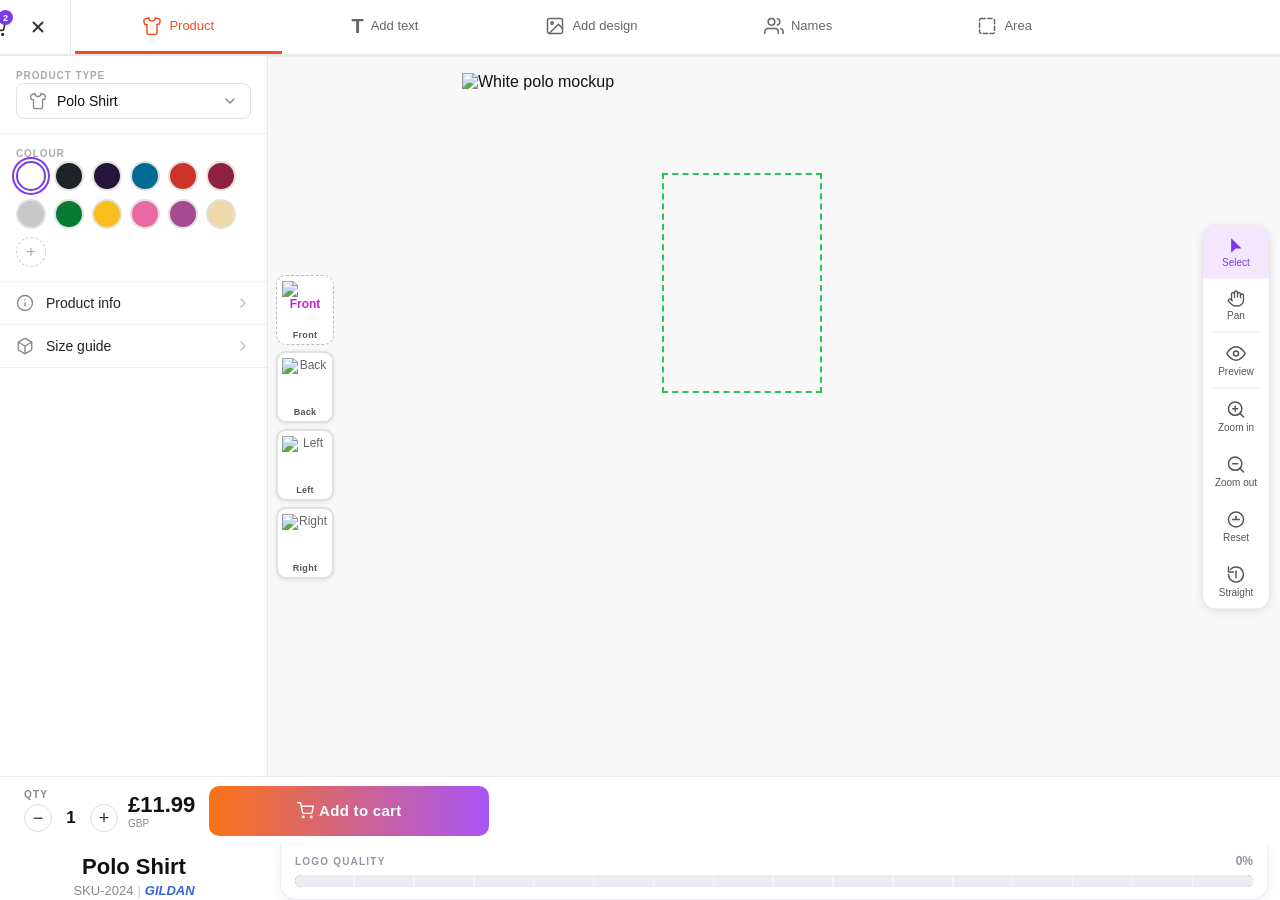
==== commit 0e548951: "Fix quality bar: reorder openScreen before layout calc, RAF reflow fix, 100% at 12cm" ====
--- a/index.html
+++ b/index.html
@@ -4,7 +4,7 @@
   <meta charset="UTF-8" />
   <meta name="viewport" content="width=device-width, initial-scale=1.0" />
   <title>Branded UK Customiser</title>
-  <link rel="stylesheet" href="style.css" />
+  <link rel="stylesheet" href="style.css?v=20260603zt" />
 </head>
 
 <body>
@@ -174,6 +174,21 @@
           <svg width="20" height="20" viewBox="0 0 24 24" fill="none" stroke="currentColor" stroke-width="1.8" stroke-linecap="round" stroke-linejoin="round"><circle cx="12" cy="12" r="9"></circle><line x1="12" y1="8" x2="12" y2="12"></line><line x1="8" y1="12" x2="16" y2="12"></line></svg>
           <span>Reset</span>
         </button>
+        <button class="right-action-btn" id="straightenBtn" title="Straighten">
+          <svg width="20" height="20" viewBox="0 0 24 24" fill="none" stroke="currentColor" stroke-width="1.8" stroke-linecap="round" stroke-linejoin="round"><path d="M3 12a9 9 0 1 0 2.64-6.36"></path><polyline points="3 3 3 9 9 9"></polyline><line x1="12" y1="8" x2="12" y2="16"></line></svg>
+          <span>Straight</span>
+        </button>
+      </div>
+    </div>
+
+    <!-- Logo quality bar -->
+    <div class="main-quality-bar" id="mainQualityBar">
+      <div class="main-quality-header">
+        <span class="main-quality-title">LOGO QUALITY</span>
+        <span class="main-quality-pct" id="mainQualityPct" style="color:#9098a3">0%</span>
+      </div>
+      <div class="main-quality-meter">
+        <div class="main-quality-mask" id="mainQualityMask" style="width:100%;border-radius:0 6px 6px 0"></div>
       </div>
     </div>
 
@@ -310,7 +325,7 @@
 
     <div class="print-type-list">
       <div class="print-type-card" data-text-type="embroidery" data-open="textEditorPage">
-        <img class="print-type-img" src="img/embroidery.jpg" alt="Embroidery">
+        <img class="print-type-img" src="IMG/Select type of text page/embroidery.png" alt="Embroidery">
         <div class="print-type-body">
           <div class="print-type-title">Add Embroidery Text</div>
           <div class="print-type-desc">Best for polos, caps, beanies and left chest uniforms.</div>
@@ -319,7 +334,7 @@
       </div>
 
       <div class="print-type-card" data-text-type="dtf" data-open="textEditorPage">
-        <img class="print-type-img" src="img/dtf.jpg" alt="DTF Printing">
+        <img class="print-type-img" src="IMG/Select type of text page/dtf.png" alt="DTF Printing">
         <div class="print-type-body">
           <div class="print-type-title">Add DTF Printing Text</div>
           <div class="print-type-desc">Best for full colour prints, small runs and detailed text.</div>
@@ -328,7 +343,7 @@
       </div>
 
       <div class="print-type-card" data-text-type="screen" data-open="textEditorPage">
-        <img class="print-type-img" src="img/screen-printing.jpg" alt="Screen Printing">
+        <img class="print-type-img" src="IMG/Select type of text page/screen-printing.png" alt="Screen Printing">
         <div class="print-type-body">
           <div class="print-type-title">Add Screen Printing Text</div>
           <div class="print-type-desc">Best for bold designs, large runs and durable prints.</div>
@@ -337,7 +352,7 @@
       </div>
 
       <div class="print-type-card" data-text-type="vinyl" data-open="textEditorPage">
-        <img class="print-type-img" src="img/vinyl.jpg" alt="Vinyl Heat Press">
+        <img class="print-type-img" src="IMG/Select type of text page/vinyl.png" alt="Vinyl Heat Press">
         <div class="print-type-body">
           <div class="print-type-title">Add Vinyl Heat Press Text</div>
           <div class="print-type-desc">Best for single-colour designs, names and numbers. Durable, vibrant colours with a clean, professional finish.</div>
@@ -365,41 +380,58 @@
     </div>
 
     <div class="text-editor-wrap">
+      <div class="te-section">
+        <div class="te-label te-label-row">
+          <span>Text</span>
+          <div class="te-text-tools">
+            <button id="teInlineBoldBtn" class="te-mini-btn" type="button" title="Grassetto">B</button>
+            <button id="teInlineItalicBtn" class="te-mini-btn" type="button" title="Corsivo"><em>I</em></button>
+            <button id="teInlineAlignLeft" class="te-mini-btn te-inline-align-btn" data-inline-align="left" type="button" title="Allinea a sinistra" aria-label="Allinea a sinistra">
+              <svg width="16" height="16" viewBox="0 0 16 16" fill="none" aria-hidden="true">
+                <rect x="2" y="2" width="10" height="2" fill="currentColor"></rect>
+                <rect x="2" y="6" width="8" height="2" fill="currentColor"></rect>
+                <rect x="2" y="10" width="11" height="2" fill="currentColor"></rect>
+              </svg>
+            </button>
+            <button id="teInlineAlignCenter" class="te-mini-btn te-inline-align-btn" data-inline-align="center" type="button" title="Allinea al centro" aria-label="Allinea al centro">
+              <svg width="16" height="16" viewBox="0 0 16 16" fill="none" aria-hidden="true">
+                <rect x="3" y="2" width="10" height="2" fill="currentColor"></rect>
+                <rect x="4" y="6" width="8" height="2" fill="currentColor"></rect>
+                <rect x="2.5" y="10" width="11" height="2" fill="currentColor"></rect>
+              </svg>
+            </button>
+            <button id="teInlineAlignRight" class="te-mini-btn te-inline-align-btn" data-inline-align="right" type="button" title="Allinea a destra" aria-label="Allinea a destra">
+              <svg width="16" height="16" viewBox="0 0 16 16" fill="none" aria-hidden="true">
+                <rect x="4" y="2" width="10" height="2" fill="currentColor"></rect>
+                <rect x="6" y="6" width="8" height="2" fill="currentColor"></rect>
+                <rect x="3" y="10" width="11" height="2" fill="currentColor"></rect>
+              </svg>
+            </button>
+          </div>
+        </div>
+        <div class="te-textarea-wrap">
+          <textarea id="customTextInput" class="te-textarea" placeholder="Enter your text" maxlength="50"></textarea>
+          <button id="teLineBreakBtn" class="te-inline-break-btn" type="button" title="Vai a capo" aria-label="Vai a capo">
+            <svg width="14" height="14" viewBox="0 0 24 24" fill="none" stroke="currentColor" stroke-width="2.4" stroke-linecap="round" stroke-linejoin="round" aria-hidden="true">
+              <path d="M20 6v6a4 4 0 0 1-4 4H6"></path>
+              <polyline points="10 12 6 16 10 20"></polyline>
+            </svg>
+          </button>
+          <span class="te-char-counter"><span id="teCharCount">0</span> / 50</span>
+        </div>
+      </div>
+
       <div class="te-section" style="position:relative;z-index:300;">
         <div class="te-label">Font</div>
         <!-- hidden native select for JS compatibility -->
-        <select id="fontSelect" style="display:none;">
-          <option value="Arial">Arial</option>
-          <option value="Impact">Impact</option>
-          <option value="Georgia">Georgia</option>
-          <option value="Verdana">Verdana</option>
-          <option value="Times New Roman">Times New Roman</option>
-          <option value="Courier New">Courier New</option>
-          <option value="Trebuchet MS">Trebuchet MS</option>
-        </select>
+        <select id="fontSelect" style="display:none;"></select>
         <!-- custom font picker -->
         <div class="te-font-picker" id="teFontPicker">
           <div class="te-font-trigger" id="teFontTrigger">
             <span class="te-font-selected" id="teFontSelected" style="font-family:Arial;">Arial</span>
             <svg width="16" height="16" viewBox="0 0 24 24" fill="none" stroke="#888" stroke-width="2" stroke-linecap="round"><polyline points="6 9 12 15 18 9"></polyline></svg>
           </div>
-          <div class="te-font-dropdown" id="teFontDropdown">
-            <div class="te-font-option" data-font="Arial" style="font-family:Arial;">Arial — The quick brown fox</div>
-            <div class="te-font-option" data-font="Impact" style="font-family:Impact;">Impact — The quick brown fox</div>
-            <div class="te-font-option" data-font="Georgia" style="font-family:Georgia;">Georgia — The quick brown fox</div>
-            <div class="te-font-option" data-font="Verdana" style="font-family:Verdana;">Verdana — The quick brown fox</div>
-            <div class="te-font-option" data-font="Times New Roman" style="font-family:'Times New Roman';">Times New Roman — The quick brown fox</div>
-            <div class="te-font-option" data-font="Courier New" style="font-family:'Courier New';">Courier New — The quick brown fox</div>
-            <div class="te-font-option" data-font="Trebuchet MS" style="font-family:'Trebuchet MS';">Trebuchet MS — The quick brown fox</div>
-          </div>
-        </div>
-      </div>
-
-      <div class="te-section">
-        <div class="te-label">Text</div>
-        <div class="te-textarea-wrap">
-          <textarea id="customTextInput" class="te-textarea" placeholder="Enter your text" maxlength="50"></textarea>
-          <span class="te-char-counter"><span id="teCharCount">0</span> / 50</span>
+          <div class="te-font-dropdown" id="teFontDropdown"></div>
         </div>
       </div>
 
@@ -428,6 +460,68 @@
           </label>
         </div>
       </div>
+
+      <div class="te-property-links">
+        <div class="te-accordion-item" id="tePositionItem">
+          <button id="openTePositionSize" class="te-property-link" type="button" aria-expanded="false">
+            <span>Position and Size</span>
+            <span class="te-link-chevron">⌄</span>
+          </button>
+          <div id="tePositionPanel" class="te-dropdown-panel">
+            <div class="property-controls te-property-controls-inline">
+              <div>
+                <div class="control-title">Position</div>
+                <div class="position-pad">
+                  <button data-inline-text-move="up-left">◤</button>
+                  <button data-inline-text-move="up">▲</button>
+                  <button data-inline-text-move="up-right">◥</button>
+                  <button data-inline-text-move="left">◀</button>
+                  <button data-inline-text-move="center">●</button>
+                  <button data-inline-text-move="right">▶</button>
+                  <button data-inline-text-move="down-left">◣</button>
+                  <button data-inline-text-move="down">▼</button>
+                  <button data-inline-text-move="down-right">◢</button>
+                </div>
+              </div>
+
+              <div class="size-box">
+                <div class="control-title">Size</div>
+                <button id="teInlineSizeUpBtn">▲</button>
+                <button id="teInlineSizeDownBtn">▼</button>
+              </div>
+
+              <div class="rotate-box">
+                <div class="control-title">Rotate</div>
+                <input id="teInlineRotateInput" type="number" value="0">
+              </div>
+            </div>
+
+            <div class="property-size-line te-size-line-inline">
+              <span id="teInlineSizeLabel">0.00cm x 0.00cm</span>
+            </div>
+          </div>
+        </div>
+
+        <div class="te-accordion-item" id="teTextPropertiesItem">
+          <button id="openTeTextProperties" class="te-property-link" type="button" aria-expanded="false">
+            <span>Text Properties</span>
+            <span class="te-link-chevron">⌄</span>
+          </button>
+          <div id="teTextPropertiesPanel" class="te-dropdown-panel">
+            <textarea id="teInlineTextInput" class="text-property-input te-property-input-inline" placeholder="Enter your text" maxlength="50">ANDERSON</textarea>
+
+            <div class="te-inline-property-row">
+              <label for="teInlineColourInput">Text Colour</label>
+              <input id="teInlineColourInput" class="colour-box" type="color" value="#ff2b2b">
+            </div>
+
+            <label class="property-check te-property-check-inline">
+              <input id="teInlineResizeProportionallyCheck" type="checkbox" checked>
+              <span>Resize proportionally</span>
+            </label>
+          </div>
+        </div>
+      </div>
     </div>
 
     <div class="sub-action-bar">
@@ -437,29 +531,44 @@
   </section>
 
   <section id="designTypePage" class="screen">
-    <div class="black-header">Select Type Of Graphic Or Logo</div>
-
-    <div class="page-body">
-      <div class="option-card" data-design-type="embroidery">
-        <div class="option-icon">🖼</div>
-        <div>
-          <div class="option-title">Add Embroidery Logo</div>
-          <div class="option-desc">Best for workwear, polos, caps and beanies.</div>
-        </div>
-      </div>
-
-      <div class="option-card" data-design-type="dtf">
-        <div class="option-icon">🖼</div>
-        <div>
-          <div class="option-title">Add DTF Printing Graphic Or Logo</div>
-          <div class="option-desc">Best for full colour, detailed graphics and smaller runs.</div>
-        </div>
-      </div>
-    </div>
-
-    <div class="fixed-action-bar">
-      <button class="btn-black" data-open="mainEditor">OK</button>
-      <button class="btn-grey" data-open="mainEditor">Cancel</button>
+    <div class="sub-header">
+      <button class="sub-back-btn" data-open="mainEditor">
+        <svg width="22" height="22" viewBox="0 0 24 24" fill="none" stroke="currentColor" stroke-width="2.2" stroke-linecap="round" stroke-linejoin="round"><polyline points="15 18 9 12 15 6"></polyline></svg>
+      </button>
+      <span class="sub-header-title">Select type of logo</span>
+      <div class="sub-header-cart">
+        <svg width="22" height="22" viewBox="0 0 24 24" fill="none" stroke="#333" stroke-width="1.8" stroke-linecap="round" stroke-linejoin="round"><circle cx="9" cy="21" r="1"></circle><circle cx="20" cy="21" r="1"></circle><path d="M1 1h4l2.68 13.39a2 2 0 0 0 2 1.61h9.72a2 2 0 0 0 2-1.61L23 6H6"></path></svg>
+        <span class="sub-cart-badge">2</span>
+      </div>
+    </div>
+
+    <div class="print-type-list">
+      <div class="print-type-card" data-design-type="embroidery">
+        <img class="print-type-img" src="IMG/Select type of text page/embroidery.png" alt="Embroidery Logo">
+        <div class="print-type-body">
+          <div class="print-type-title">Add Embroidery Logo</div>
+          <div class="print-type-desc">Best for polos, caps, beanies and left chest uniforms.</div>
+        </div>
+        <svg class="print-type-chevron" width="18" height="18" viewBox="0 0 24 24" fill="none" stroke="#bbb" stroke-width="2" stroke-linecap="round" stroke-linejoin="round"><polyline points="9 18 15 12 9 6"></polyline></svg>
+      </div>
+
+      <div class="print-type-card" data-design-type="dtf">
+        <img class="print-type-img" src="IMG/Select type of text page/dtf.png" alt="DTF Printing Logo">
+        <div class="print-type-body">
+          <div class="print-type-title">Add DTF Printing Logo</div>
+          <div class="print-type-desc">Best for full colour prints, small runs and detailed logos.</div>
+        </div>
+        <svg class="print-type-chevron" width="18" height="18" viewBox="0 0 24 24" fill="none" stroke="#bbb" stroke-width="2" stroke-linecap="round" stroke-linejoin="round"><polyline points="9 18 15 12 9 6"></polyline></svg>
+      </div>
+
+      <div class="print-type-card" data-design-type="screen">
+        <img class="print-type-img" src="IMG/Select type of text page/screen-printing.png" alt="Screen Printing Logo">
+        <div class="print-type-body">
+          <div class="print-type-title">Add Screen Printing Logo</div>
+          <div class="print-type-desc">Best for bold designs, large runs and durable logos.</div>
+        </div>
+        <svg class="print-type-chevron" width="18" height="18" viewBox="0 0 24 24" fill="none" stroke="#bbb" stroke-width="2" stroke-linecap="round" stroke-linejoin="round"><polyline points="9 18 15 12 9 6"></polyline></svg>
+      </div>
     </div>
   </section>
 
@@ -480,92 +589,139 @@
   </section>
 
   <section id="copyrightPage" class="screen">
-    <div class="black-header">Confirm Copyright Permission</div>
-
-    <div class="page-body">
-      <div class="copyright-preview">
-        <img id="copyrightImagePreview" src="" alt="Copyright preview">
-      </div>
-
-      <div class="copyright-text">
-        <p class="copyright-intro">Before submitting or saving any artwork, you must ensure that you have the legal right to use, reproduce, and customise the design. If you are uncertain about ownership, copyright status, or licensing permissions, please obtain confirmation from the rights holder before proceeding.</p>
-        <p class="copyright-subhead">By saving, uploading, or approving a design, you confirm and agree that:</p>
-        <ul class="copyright-list">
-          <li>You own, or have obtained, all necessary rights, licences, and permissions required to reproduce the artwork for commercial purposes.</li>
-          <li>You accept full responsibility for any copyright, trademark, design right, or intellectual property claims arising from the use of the submitted artwork.</li>
-          <li>Should any third party dispute the ownership or authorised use of the design, all enquiries and claims will be directed to you as the submitting party.</li>
-          <li>You acknowledge that the unauthorised use of copyrighted or trademarked material may result in legal action, financial penalties, and other enforcement measures.</li>
-        </ul>
-      </div>
-
-      <label class="copyright-check">
-        <input id="copyrightCheckbox" type="checkbox">
-        <span>You hereby declare that you are legally authorised to reproduce and print the artwork submitted.</span>
-      </label>
-    </div>
-
-    <div class="fixed-action-bar">
-      <button class="btn-black" id="copyrightOkBtn">OK</button>
+    <div class="copyright-shell">
+      <div class="copyright-topbar">
+        <div class="copyright-title">Confirm Copyright Permission</div>
+        <button class="copyright-close-btn" data-open="mainEditor" aria-label="Close copyright screen">
+          <svg width="22" height="22" viewBox="0 0 24 24" fill="none" stroke="currentColor" stroke-width="2.1" stroke-linecap="round" stroke-linejoin="round"><line x1="18" y1="6" x2="6" y2="18"></line><line x1="6" y1="6" x2="18" y2="18"></line></svg>
+        </button>
+      </div>
+
+      <div class="copyright-content">
+        <div class="copyright-preview">
+          <img id="copyrightImagePreview" src="" alt="Copyright preview">
+        </div>
+
+        <div class="copyright-intro-card copyright-info-card">
+          <div class="copyright-info-icon">
+            <svg width="22" height="22" viewBox="0 0 24 24" fill="none" stroke="currentColor" stroke-width="1.9" stroke-linecap="round" stroke-linejoin="round"><path d="M12 22s8-4 8-10V6l-8-3-8 3v6c0 6 8 10 8 10z"></path><path d="M9 12l2 2 4-5"></path></svg>
+          </div>
+          <p class="copyright-intro">Before submitting or saving any artwork, you must ensure that you have the legal right to use, reproduce, and customise the design.</p>
+        </div>
+
+        <div class="copyright-card-list">
+          <div class="copyright-info-card">
+            <div class="copyright-info-icon">
+              <svg width="20" height="20" viewBox="0 0 24 24" fill="none" stroke="currentColor" stroke-width="1.9" stroke-linecap="round" stroke-linejoin="round"><path d="M21 12.79A9 9 0 1 1 11.21 3"></path><path d="M9 12l2 2 4-4"></path></svg>
+            </div>
+            <p>You own, or have obtained, all rights, licences, and permissions required to reproduce the artwork.</p>
+          </div>
+
+          <div class="copyright-info-card">
+            <div class="copyright-info-icon">
+              <svg width="20" height="20" viewBox="0 0 24 24" fill="none" stroke="currentColor" stroke-width="1.9" stroke-linecap="round" stroke-linejoin="round"><path d="M12 3v18"/><path d="M5 21h14"/><path d="M3 8l4-5 4 5a4 4 0 0 1-8 0z"/><path d="M13 8l4-5 4 5a4 4 0 0 1-8 0z"/></svg>
+            </div>
+            <p>You accept full responsibility for any copyright, trademark, design right, or intellectual property claims.</p>
+          </div>
+
+          <div class="copyright-info-card">
+            <div class="copyright-info-icon">
+              <svg width="20" height="20" viewBox="0 0 24 24" fill="none" stroke="currentColor" stroke-width="1.9" stroke-linecap="round" stroke-linejoin="round"><path d="M16 11V7a4 4 0 0 0-8 0v4"></path><rect x="4" y="11" width="16" height="10" rx="2"></rect><path d="M12 15v2"></path></svg>
+            </div>
+            <p>Unauthorised use may result in legal action, financial penalties, and other enforcement measures.</p>
+          </div>
+        </div>
+
+        <label class="copyright-check copyright-info-card">
+          <input id="copyrightCheckbox" type="checkbox">
+          <span>You confirm you are legally authorised to reproduce and print the artwork submitted.</span>
+        </label>
+      </div>
+
+      <div class="copyright-actions">
+        <button class="btn-black" id="copyrightOkBtn">OK</button>
+        <button class="btn-grey" data-open="mainEditor">Cancel</button>
+      </div>
+    </div>
+  </section>
+
+  <section id="imagePropertiesPage" class="screen img-props-screen">
+    <div class="img-props-topbar">
+      <button class="img-props-back-btn" data-open="mainEditor">
+        <svg width="18" height="18" viewBox="0 0 24 24" fill="none" stroke="currentColor" stroke-width="2.5" stroke-linecap="round" stroke-linejoin="round"><polyline points="15 18 9 12 15 6"/></svg>
+      </button>
+      <span class="img-props-title">Image Properties</span>
+      <div style="width:36px"></div>
+    </div>
+
+    <div class="img-props-body">
+      <div class="img-props-card">
+        <div class="img-props-quality-header">
+          <span class="img-props-row-label">Print Quality</span>
+          <span class="img-props-quality-pct" id="qualityPct">—</span>
+        </div>
+        <div class="img-props-quality-meter">
+          <div class="img-props-quality-mask" id="qualityMask"></div>
+        </div>
+        <div class="img-props-quality-hint">Smaller logo = sharper print</div>
+      </div>
+
+      <div class="img-props-card">
+        <label class="img-props-toggle-row">
+          <span class="img-props-toggle-label">Remove background</span>
+          <div class="img-props-toggle">
+            <input id="removeBackgroundCheck" type="checkbox">
+            <span class="img-props-toggle-track"></span>
+          </div>
+        </label>
+        <div class="img-props-divider"></div>
+        <label class="img-props-toggle-row">
+          <span class="img-props-toggle-label">Resize proportionally</span>
+          <div class="img-props-toggle">
+            <input id="resizeProportionallyCheck" type="checkbox" checked>
+            <span class="img-props-toggle-track"></span>
+          </div>
+        </label>
+      </div>
+
+      <div class="img-props-card">
+        <div class="img-props-section-header">Position &amp; Size</div>
+        <div class="img-props-controls">
+          <div class="img-props-control-group">
+            <div class="img-props-control-label">Position</div>
+            <div class="img-props-position-pad">
+              <button data-move="up-left">◤</button>
+              <button data-move="up">▲</button>
+              <button data-move="up-right">◥</button>
+              <button data-move="left">◀</button>
+              <button data-move="center">●</button>
+              <button data-move="right">▶</button>
+              <button data-move="down-left">◣</button>
+              <button data-move="down">▼</button>
+              <button data-move="down-right">◢</button>
+            </div>
+          </div>
+          <div class="img-props-control-group">
+            <div class="img-props-control-label">Size</div>
+            <div class="img-props-size-btns">
+              <button id="sizeUpBtn">▲</button>
+              <button id="sizeDownBtn">▼</button>
+            </div>
+          </div>
+          <div class="img-props-control-group">
+            <div class="img-props-control-label">Rotate</div>
+            <input id="rotateInput" class="img-props-rotate-input" type="number" value="0">
+          </div>
+        </div>
+        <div class="img-props-size-display">
+          <span id="propertySizeLabel">0.00cm × 0.00cm</span>
+        </div>
+      </div>
+    </div>
+
+    <div class="copyright-actions">
+      <button class="btn-black" id="applyImagePropertiesBtn">Apply</button>
       <button class="btn-grey" data-open="mainEditor">Cancel</button>
-    </div>
-  </section>
-
-  <section id="imagePropertiesPage" class="screen">
-    <div class="black-header">Image Properties</div>
-
-    <div class="image-properties-body">
-      <div class="quality-row">
-        <span>Quality</span>
-        <div class="quality-bar"><div class="quality-fill"></div></div>
-      </div>
-
-      <label class="property-check">
-        <input id="removeBackgroundCheck" type="checkbox">
-        <span>remove background</span>
-      </label>
-
-      <label class="property-check">
-        <input id="resizeProportionallyCheck" type="checkbox" checked>
-        <span>Resize proportionally</span>
-      </label>
-
-      <div class="property-section-title">Position and Size <span>⌄</span></div>
-
-      <div class="property-controls">
-        <div>
-          <div class="control-title">Position</div>
-          <div class="position-pad">
-            <button data-move="up-left">◤</button>
-            <button data-move="up">▲</button>
-            <button data-move="up-right">◥</button>
-            <button data-move="left">◀</button>
-            <button data-move="center">●</button>
-            <button data-move="right">▶</button>
-            <button data-move="down-left">◣</button>
-            <button data-move="down">▼</button>
-            <button data-move="down-right">◢</button>
-          </div>
-        </div>
-
-        <div class="size-box">
-          <div class="control-title">Size</div>
-          <button id="sizeUpBtn">▲</button>
-          <button id="sizeDownBtn">▼</button>
-        </div>
-
-        <div class="rotate-box">
-          <div class="control-title">Rotate</div>
-          <input id="rotateInput" type="number" value="0">
-        </div>
-      </div>
-
-      <div class="property-size-line">
-        <span id="propertySizeLabel">0.00cm x 0.00cm</span>
-      </div>
-    </div>
-
-    <div class="full-action-bar">
-      <button class="btn-black" id="applyImagePropertiesBtn">APPLY</button>
     </div>
   </section>
 
@@ -586,10 +742,11 @@
         <button id="boldTextBtn">B</button>
         <button id="italicTextBtn"><em>I</em></button>
         <div></div>
-        <button id="alignLeftBtn">☰</button>
-        <button id="alignCenterBtn">☰</button>
-        <button id="alignRightBtn">☰</button>
-      </div>
+        <button id="alignLeftBtn" class="text-align-btn" data-align="left" title="Allinea a sinistra">⯇</button>
+        <button id="alignCenterBtn" class="text-align-btn" data-align="center" title="Allinea al centro">≡</button>
+        <button id="alignRightBtn" class="text-align-btn" data-align="right" title="Allinea a destra">⯈</button>
+      </div>
+      <div class="te-format-help">Allineamento testo: 1 sinistra, 2 centro, 3 destra.</div>
 
       <label class="property-label">Outline</label>
 
@@ -648,20 +805,11 @@
   <section id="fontPage" class="screen">
     <div class="orange-header">Select A Font</div>
 
-    <div class="font-list">
-      <button data-font="Arial" style="font-family: Arial;">Arial</button>
-      <button data-font="Impact" style="font-family: Impact;">Impact</button>
-      <button data-font="Georgia" style="font-family: Georgia;">Georgia</button>
-      <button data-font="Verdana" style="font-family: Verdana;">Verdana</button>
-      <button data-font="Times New Roman" style="font-family: 'Times New Roman';">Times New Roman</button>
-      <button data-font="Courier New" style="font-family: 'Courier New';">Courier New</button>
-      <button data-font="Trebuchet MS" style="font-family: 'Trebuchet MS';">Trebuchet MS</button>
-      <button data-font="Arial Black" style="font-family: 'Arial Black';">Arial Black</button>
-    </div>
+    <div class="font-list" id="fontPageList"></div>
 
     <div class="fixed-action-bar">
-      <button class="btn-grey" data-open="textPropertiesPage">Cancel</button>
-      <button class="btn-black" data-open="textPropertiesPage">OK</button>
+      <button class="btn-grey" data-open="textEditorPage">Cancel</button>
+      <button class="btn-black" data-open="textEditorPage">OK</button>
     </div>
   </section>
 
@@ -728,6 +876,6 @@
   </div>
 </div>
 
-<script src="app.js"></script>
+<script src="app.js?v=20260603av"></script>
 </body>
 </html>
--- a/style.css
+++ b/style.css
@@ -122,7 +122,6 @@
 .full-action-bar .btn-black {
   width: 100%;
 }
-
 .top-toolbar {
   height: 78px;
   background: #000;
@@ -285,7 +284,7 @@
   top: 185px;
   left: 50%;
   transform: translateX(-50%);
-  border: 2px dashed transparent;
+  border: 2px dashed #22c55e;
   overflow: visible;
   z-index: 20;
   pointer-events: auto;
@@ -302,11 +301,11 @@
 }
 
 .outside-print-area {
-  opacity: 0.35;
+  opacity: 1;
 }
 
 .fully-outside-print-area {
-  opacity: 0.12;
+  opacity: 0;
 }
 
 .design-layer,
@@ -334,7 +333,7 @@
 }
 
 .design-layer.active-logo {
-  border: 1px dashed var(--teal);
+  border: 1px dashed #111;
 }
 
 .design-layer img {
@@ -354,6 +353,7 @@
   display: none;
   align-items: center;
   justify-content: center;
+  border: 1px dashed transparent;
 }
 
 .text-layer.active-text {
@@ -361,14 +361,15 @@
 }
 
 #textContent {
-  display: block;
-  width: 100%;
+  display: inline-block;
+  width: auto;
+  max-width: 100%;
   text-align: center;
   font-size: 48px;
   font-weight: 400;
   color: #ff2b2b;
-  line-height: 1;
-  white-space: nowrap;
+  line-height: 1.1;
+  white-space: pre-line;
   pointer-events: none;
 }
 
@@ -401,17 +402,22 @@
 
 .logo-delete-btn,
 .text-delete-btn {
-  right: -10px;
-  top: -10px;
-  width: 20px;
-  height: 20px;
-  background: var(--red);
-  color: #fff;
+  right: -14px;
+  top: -14px;
+  width: 16px;
+  height: 16px;
+  background: transparent !important;
+  color: #dc2626 !important;
+  border: 1.5px dashed #dc2626 !important;
+  box-shadow: none;
   border-radius: 50%;
-  font-size: 14px;
-  line-height: 20px;
-  text-align: center;
+  font-size: 11px;
+  font-weight: 700;
+  line-height: 1;
+  align-items: center;
+  justify-content: center;
   padding: 0;
+  z-index: 220;
 }
 
 .logo-settings-btn,
@@ -448,6 +454,11 @@
   cursor: nwse-resize;
 }
 
+.text-dot-br {
+  bottom: -16px;
+  right: -16px;
+}
+
 .rotate-handle,
 .text-rotate-handle {
   position: absolute;
@@ -456,9 +467,9 @@
   transform: translateY(-50%);
   width: 24px;
   height: 24px;
-  background: #555;
-  color: #fff;
-  border: 2px solid #fff;
+  background: transparent;
+  color: #6b7280;
+  border: 1.5px dashed #9ca3af;
   border-radius: 50%;
   display: none;
   align-items: center;
@@ -756,61 +767,583 @@
 
 .copyright-preview {
   width: 100%;
-  min-height: 210px;
-  display: flex;
-  justify-content: center;
-  align-items: center;
-  margin: 18px 0;
+  display: flex;
+  justify-content: center;
+  align-items: center;
+  margin: 24px 0 20px;
 }
 
 .copyright-preview img {
-  max-width: 85%;
-  max-height: 230px;
+  width: auto;
+  height: auto;
+  max-width: min(100%, 170px);
+  max-height: 180px;
+  object-fit: contain;
   display: block;
-}
-
-.copyright-text {
-  color: var(--teal);
+  padding: 10px;
+  border-radius: 18px;
+  box-shadow: 0 10px 28px rgba(0,0,0,0.12);
+  background: #d9d9de;
+}
+
+.copyright-shell {
+  min-height: 100vh;
+  background: linear-gradient(180deg, #f6f7fb 0%, #ffffff 100%);
+  padding: 12px 12px 86px;
+}
+
+.copyright-topbar {
+  display: flex;
+  align-items: flex-start;
+  justify-content: space-between;
+  gap: 14px;
+  padding: 10px 8px 10px;
+}
+
+.copyright-title {
+  font-family: "Montserrat", "Segoe UI", Arial, sans-serif;
+  font-size: 22px;
+  line-height: 27px;
+  font-weight: 600;
+  color: #1f2430;
+  letter-spacing: -0.2px;
+  max-width: 210px;
+}
+
+.copyright-close-btn {
+  width: 36px;
+  height: 36px;
+  border: none;
+  border-radius: 50%;
+  background: #f1f1f4;
+  color: #9e9e9e;
+  box-shadow: 0 2px 8px rgba(0,0,0,0.08);
+  display: inline-flex;
+  align-items: center;
+  justify-content: center;
+  cursor: pointer;
+  flex-shrink: 0;
+}
+
+.copyright-content {
+  margin-top: 14px;
+  display: flex;
+  flex-direction: column;
+  gap: 12px;
+}
+
+.copyright-card-list {
+  display: flex;
+  flex-direction: column;
+  gap: 10px;
+}
+
+.copyright-info-card {
+  background: #fff;
+  border-radius: 16px;
+  border: 1px solid #ececf3;
+  box-shadow: 0 1px 5px rgba(18, 24, 40, 0.04);
+  padding: 12px 12px 12px 14px;
+}
+
+.copyright-check {
+  display: flex;
+  gap: 12px;
+  align-items: flex-start;
+  margin: 4px 0 0;
+  color: #4338ca;
+  font-size: 13px;
+  font-weight: 700;
+  line-height: 1.35;
+  background: linear-gradient(180deg, #fbfaff 0%, #ffffff 100%);
+  transition: background-color 0.2s ease, border-color 0.2s ease, box-shadow 0.2s ease;
+}
+
+.copyright-check.is-checked {
+  background-image: none;
+  background-color: rgba(116, 214, 136, 0.18);
+  border-color: rgba(77, 182, 110, 0.48);
+  box-shadow: inset 0 0 0 1px rgba(77, 182, 110, 0.22);
+}
+
+.copyright-check input {
+  margin-top: 3px;
+  flex-shrink: 0;
+}
+
+.copyright-check span {
+  flex: 1;
+  min-width: 0;
+}
+
+.copyright-info-card p {
+  margin: 0;
+  font-size: 13px;
+  line-height: 1.5;
+  color: #4b5563;
+}
+
+.copyright-intro-card {
+  display: grid;
+  grid-template-columns: 40px 1fr;
+  gap: 12px;
+  align-items: start;
+}
+
+.copyright-info-icon {
+  width: 40px;
+  height: 40px;
+  border-radius: 50%;
+  display: inline-flex;
+  align-items: center;
+  justify-content: center;
+  background: #f3f0ff;
+  color: #7c3aed;
+  flex-shrink: 0;
+}
+
+.copyright-card-list .copyright-info-card {
+  display: grid;
+  grid-template-columns: 40px 1fr;
+  gap: 12px;
+  align-items: start;
+}
+
+.copyright-actions {
+  position: fixed;
+  left: 0;
+  right: 0;
+  bottom: 0;
+  display: flex;
+  gap: 10px;
+  padding: 10px 10px 12px;
+  border-top: 1px solid #e9e9ef;
+  background: #fff;
+  z-index: 40;
+  align-items: center;
+}
+
+.copyright-actions .btn-black,
+.copyright-actions .btn-grey {
+  flex: 1;
+  height: 46px !important;
+  border-radius: 16px !important;
   font-size: 15px;
-  line-height: 1.6;
+  font-weight: 600;
   letter-spacing: 0.2px;
-}
-
-.copyright-intro {
-  margin: 0 0 14px;
-}
-
-.copyright-subhead {
-  font-weight: 700;
-  margin: 0 0 10px;
-}
-
-.copyright-list {
+  line-height: 1;
   margin: 0;
-  padding-left: 18px;
-  display: flex;
-  flex-direction: column;
-  gap: 8px;
-}
-
-.copyright-list li {
-  line-height: 1.5;
-}
-
-.copyright-check {
-  display: flex;
-  gap: 10px;
-  align-items: flex-start;
-  margin: 20px 0;
-  color: var(--teal);
-  font-size: 20px;
-  font-weight: 800;
-  line-height: 1.4;
+  box-shadow: 0 2px 8px rgba(0, 0, 0, 0.08);
+}
+
+.copyright-actions .btn-black {
+  background: linear-gradient(90deg, #4f2bd6 0%, #7c3aed 100%);
+}
+
+.copyright-actions .btn-grey {
+  color: #5b34d6;
 }
 
 .image-properties-body,
 .text-properties-body {
   padding: 14px 12px 110px;
+}
+
+/* ── Image Properties — Apple-style redesign ── */
+.img-props-screen {
+  background: linear-gradient(180deg, #f6f7fb 0%, #ffffff 100%);
+  min-height: 100vh;
+}
+
+.img-props-topbar {
+  display: flex;
+  align-items: center;
+  justify-content: space-between;
+  padding: 16px 14px 10px;
+}
+
+.img-props-back-btn {
+  width: 36px;
+  height: 36px;
+  border: none;
+  border-radius: 50%;
+  background: #f1f1f4;
+  color: #9e9e9e;
+  box-shadow: 0 2px 8px rgba(0,0,0,0.08);
+  display: inline-flex;
+  align-items: center;
+  justify-content: center;
+  cursor: pointer;
+  flex-shrink: 0;
+}
+
+.img-props-title {
+  font-family: "Montserrat", "Segoe UI", Arial, sans-serif;
+  font-size: 17px;
+  font-weight: 700;
+  color: #1f2430;
+  letter-spacing: -0.2px;
+}
+
+.img-props-body {
+  padding: 8px 12px 100px;
+  display: flex;
+  flex-direction: column;
+  gap: 12px;
+}
+
+.img-props-card {
+  background: #fff;
+  border-radius: 16px;
+  border: 1px solid #ececf3;
+  box-shadow: 0 1px 5px rgba(18, 24, 40, 0.04);
+  padding: 14px 16px;
+}
+
+.img-props-quality-header {
+  display: flex;
+  align-items: center;
+  justify-content: space-between;
+  margin-bottom: 10px;
+}
+
+.img-props-row-label {
+  font-size: 13px;
+  font-weight: 700;
+  color: #1f2430;
+  letter-spacing: 0.1px;
+}
+
+.img-props-quality-pct {
+  font-size: 13px;
+  font-weight: 700;
+  color: #48bb78;
+  font-family: "Montserrat", "Segoe UI", Arial, sans-serif;
+  transition: color 0.4s ease;
+}
+
+/* Segmented LED quality meter */
+.img-props-quality-meter {
+  height: 16px;
+  background: linear-gradient(90deg,
+    #e53e3e 0%,
+    #ed8936 28%,
+    #ecc94b 55%,
+    #48bb78 100%
+  );
+  border-radius: 8px;
+  position: relative;
+  overflow: hidden;
+}
+
+/* Gray mask covers the unlit portion from the right */
+.img-props-quality-mask {
+  position: absolute;
+  top: 0; right: 0; bottom: 0;
+  width: 80%; /* 100% - quality% — updated by JS */
+  background: #ececf3;
+  border-radius: 0 8px 8px 0;
+  transition: width 0.45s cubic-bezier(0.34, 1.2, 0.64, 1);
+}
+
+/* Segment dividers overlay */
+.img-props-quality-meter::after {
+  content: '';
+  position: absolute;
+  inset: 0;
+  background: repeating-linear-gradient(
+    90deg,
+    transparent 0,
+    transparent calc(6.25% - 1.5px),
+    rgba(246,247,251,0.85) calc(6.25% - 1.5px),
+    rgba(246,247,251,0.85) 6.25%
+  );
+  border-radius: 8px;
+  pointer-events: none;
+}
+
+.img-props-quality-hint {
+  font-size: 11px;
+  color: #9098a3;
+  margin-top: 7px;
+  text-align: center;
+  letter-spacing: 0.2px;
+}
+
+/* ── Main editor quality bar ── */
+.main-quality-bar {
+  margin: 0 12px 0;
+  padding: 10px 14px 12px;
+  background: #fff;
+  border-radius: 0 0 16px 16px;
+  border: 1px solid #ececf3;
+  border-top: none;
+  box-shadow: 0 4px 12px rgba(18,24,40,0.06);
+}
+
+.main-quality-header {
+  display: flex;
+  align-items: center;
+  justify-content: space-between;
+  margin-bottom: 7px;
+}
+
+.main-quality-title {
+  font-family: "Montserrat", "Segoe UI", Arial, sans-serif;
+  font-size: 10px;
+  font-weight: 800;
+  letter-spacing: 1.2px;
+  color: #9098a3;
+  text-transform: uppercase;
+}
+
+.main-quality-pct {
+  font-family: "Montserrat", "Segoe UI", Arial, sans-serif;
+  font-size: 12px;
+  font-weight: 700;
+  color: #48bb78;
+  transition: color 0.4s ease;
+}
+
+.main-quality-meter {
+  height: 12px;
+  background: linear-gradient(90deg,
+    #e53e3e 0%,
+    #ed8936 28%,
+    #ecc94b 55%,
+    #48bb78 100%
+  );
+  border-radius: 6px;
+  position: relative;
+  overflow: hidden;
+}
+
+.main-quality-mask {
+  position: absolute;
+  top: 0; right: 0; bottom: 0;
+  width: 80%;
+  background: #ececf3;
+  border-radius: 0 6px 6px 0;
+  transition: width 0.45s cubic-bezier(0.34, 1.2, 0.64, 1);
+}
+
+.main-quality-meter::after {
+  content: '';
+  position: absolute;
+  inset: 0;
+  background: repeating-linear-gradient(
+    90deg,
+    transparent 0,
+    transparent calc(6.25% - 1.5px),
+    rgba(246,247,251,0.85) calc(6.25% - 1.5px),
+    rgba(246,247,251,0.85) 6.25%
+  );
+  border-radius: 6px;
+  pointer-events: none;
+}
+
+.img-props-toggle-row {
+  display: flex;
+  align-items: center;
+  justify-content: space-between;
+  padding: 4px 0;
+  cursor: pointer;
+  user-select: none;
+}
+
+.img-props-toggle-label {
+  font-size: 15px;
+  font-weight: 500;
+  color: #1f2430;
+}
+
+.img-props-toggle {
+  position: relative;
+  flex-shrink: 0;
+}
+
+.img-props-toggle input {
+  position: absolute;
+  opacity: 0;
+  width: 0;
+  height: 0;
+}
+
+.img-props-toggle-track {
+  display: block;
+  width: 51px;
+  height: 31px;
+  background: #ddd;
+  border-radius: 100px;
+  position: relative;
+  transition: background 0.2s;
+  cursor: pointer;
+}
+
+.img-props-toggle-track::after {
+  content: '';
+  position: absolute;
+  top: 2px;
+  left: 2px;
+  width: 27px;
+  height: 27px;
+  background: #fff;
+  border-radius: 50%;
+  box-shadow: 0 2px 6px rgba(0,0,0,0.18);
+  transition: transform 0.2s;
+}
+
+.img-props-toggle input:checked + .img-props-toggle-track {
+  background: #34c759;
+}
+
+.img-props-toggle input:checked + .img-props-toggle-track::after {
+  transform: translateX(20px);
+}
+
+.img-props-divider {
+  height: 1px;
+  background: #f0f0f5;
+  margin: 8px 0;
+}
+
+.img-props-section-header {
+  font-size: 11px;
+  font-weight: 700;
+  color: #9098a3;
+  letter-spacing: 0.6px;
+  text-transform: uppercase;
+  margin-bottom: 14px;
+}
+
+.img-props-controls {
+  display: grid;
+  grid-template-columns: 1.4fr 0.6fr 0.9fr;
+  gap: 12px;
+  align-items: start;
+}
+
+.img-props-control-group {
+  display: flex;
+  flex-direction: column;
+  align-items: center;
+  gap: 8px;
+}
+
+.img-props-control-label {
+  font-size: 11px;
+  font-weight: 700;
+  color: #9098a3;
+  letter-spacing: 0.4px;
+  text-transform: uppercase;
+}
+
+.img-props-position-pad {
+  display: grid;
+  grid-template-columns: repeat(3, 1fr);
+  border: 1px solid #ececf3;
+  border-radius: 12px;
+  overflow: hidden;
+  width: 100%;
+}
+
+.img-props-position-pad button {
+  height: 34px;
+  border: none;
+  background: #fff;
+  color: #7c3aed;
+  font-size: 13px;
+  cursor: pointer;
+  border-bottom: 1px solid #f0f0f5;
+  border-right: 1px solid #f0f0f5;
+  transition: background 0.15s;
+}
+
+.img-props-position-pad button:nth-child(3n) {
+  border-right: none;
+}
+
+.img-props-position-pad button:nth-child(n+7) {
+  border-bottom: none;
+}
+
+.img-props-position-pad button:active {
+  background: #f3f0ff;
+}
+
+.img-props-size-btns {
+  display: flex;
+  flex-direction: column;
+  gap: 6px;
+  width: 100%;
+}
+
+.img-props-size-btns button {
+  height: 34px;
+  border: 1px solid #ececf3;
+  background: #fff;
+  color: #7c3aed;
+  font-size: 14px;
+  cursor: pointer;
+  border-radius: 10px;
+  transition: background 0.15s;
+}
+
+.img-props-size-btns button:active {
+  background: #f3f0ff;
+}
+
+.img-props-rotate-input {
+  width: 100%;
+  height: 34px;
+  border: 1px solid #ececf3;
+  border-radius: 10px;
+  font-size: 15px;
+  text-align: center;
+  color: #1f2430;
+  font-weight: 600;
+  background: #fff;
+  outline: none;
+}
+
+.img-props-rotate-input:focus {
+  border-color: #7c3aed;
+  box-shadow: 0 0 0 3px rgba(124, 58, 237, 0.1);
+}
+
+.img-props-size-display {
+  margin-top: 14px;
+  text-align: center;
+  font-family: "Montserrat", "Segoe UI", Arial, sans-serif;
+  font-size: 14px;
+  font-weight: 600;
+  color: #7c3aed;
+  background: #f8f7ff;
+  border-radius: 12px;
+  padding: 10px;
+}
+
+@media (min-width: 900px) {
+  .copyright-shell {
+    width: min(640px, calc(100% - 24px));
+    margin: 12px auto;
+    border-radius: 28px;
+    box-shadow: 0 18px 48px rgba(15, 23, 42, 0.12);
+    padding-bottom: 86px;
+  }
+
+  .copyright-title {
+    max-width: 180px;
+    font-size: 26px;
+  }
+
+  .copyright-actions {
+    width: min(640px, calc(100% - 24px));
+    left: 50%;
+    transform: translateX(-50%);
+    border-radius: 0 0 28px 28px;
+    overflow: hidden;
+  }
 }
 
 .quality-row {
@@ -962,6 +1495,12 @@
   font-weight: 800;
 }
 
+.text-align-btn.active {
+  background: #111;
+  color: #fff;
+  border-color: #111;
+}
+
 .property-label {
   display: block;
   font-size: 20px;
@@ -983,6 +1522,151 @@
 
 .text-position-panel.open {
   display: block;
+}
+
+.te-property-links {
+  margin: 0;
+  display: flex;
+  flex-direction: column;
+  gap: 10px;
+}
+
+.te-accordion-item {
+  background: #fff;
+  border: 1px solid #e9e9e9;
+  border-radius: 14px;
+  box-shadow: 0 1px 4px rgba(0,0,0,0.06);
+  overflow: hidden;
+}
+
+#teFormattingItem {
+  display: none;
+}
+
+#teFormattingItem.open {
+  display: block;
+}
+
+.te-property-link {
+  width: 100%;
+  border: none;
+  background: transparent;
+  color: #111;
+  font-size: 15px;
+  font-weight: 700;
+  text-align: left;
+  display: flex;
+  justify-content: space-between;
+  align-items: center;
+  padding: 14px 16px;
+  cursor: pointer;
+}
+
+.te-link-chevron {
+  color: #999;
+  font-size: 14px;
+  transition: transform 0.16s ease;
+}
+
+.te-accordion-item.open .te-link-chevron {
+  transform: rotate(180deg);
+}
+
+.te-dropdown-panel {
+  display: none;
+  border-top: 1px solid #efefef;
+  padding: 12px 14px 14px;
+  background: #fcfcfc;
+}
+
+.te-accordion-item.open .te-dropdown-panel {
+  display: block;
+}
+
+.te-format-buttons-inline {
+  margin: 0;
+  grid-template-columns: 46px 46px 1fr 46px 46px 46px;
+  gap: 6px;
+}
+
+.te-format-help {
+  margin: 8px 0 0;
+  font-size: 12px;
+  color: #6b7280;
+}
+
+.te-format-buttons-inline button {
+  height: 44px;
+  border-radius: 10px;
+  font-size: 22px;
+}
+
+.te-property-label-inline {
+  font-size: 14px;
+  margin: 10px 0 6px;
+}
+
+.te-outline-row-inline {
+  margin: 0;
+}
+
+.te-property-controls-inline {
+  margin-top: 0;
+  grid-template-columns: 1.2fr 0.55fr 0.95fr;
+  gap: 10px;
+}
+
+.te-property-controls-inline .control-title {
+  font-size: 13px;
+  margin-bottom: 6px;
+}
+
+.te-property-controls-inline .position-pad button,
+.te-property-controls-inline .size-box button {
+  height: 34px;
+  font-size: 15px;
+}
+
+.te-property-controls-inline .rotate-box input {
+  height: 34px;
+  font-size: 15px;
+}
+
+.te-size-line-inline {
+  margin-top: 10px;
+  font-size: 14px;
+}
+
+.te-property-input-inline {
+  min-height: 84px;
+  font-size: 15px;
+  border: 1px solid #e0e0e0;
+  border-radius: 10px;
+}
+
+.te-inline-property-row {
+  margin-top: 10px;
+  display: grid;
+  grid-template-columns: 1fr 52px;
+  align-items: center;
+  gap: 8px;
+}
+
+.te-inline-property-row label {
+  font-size: 13px;
+  font-weight: 600;
+  color: #444;
+}
+
+.te-property-check-inline {
+  margin: 10px 0 0;
+  color: #444;
+  font-size: 14px;
+}
+
+.te-property-check-inline input {
+  width: 18px;
+  height: 18px;
 }
 
 .font-list {
@@ -1045,16 +1729,16 @@
 }
 
 .area-front .custom-area {
-  width: 190px;
-  height: 230px;
-  top: 155px;
+  width: 160px;
+  height: 220px;
+  top: 100px;
   left: 50%;
 }
 
 .area-back .custom-area {
-  width: 210px;
-  height: 250px;
-  top: 145px;
+  width: 240px;
+  height: 290px;
+  top: 125px;
   left: 50%;
 }
 
@@ -1110,9 +1794,9 @@
   }
 
   .area-front .custom-area {
-    width: 160px;
-    height: 138px;
-    top: 62px;
+    width: 130px;
+    height: 195px;
+    top: 52px;
   }
 
   .font-list button {
@@ -1401,6 +2085,11 @@
   display: block;
 }
 
+/* Hide print-area dashed border in preview modal */
+.preview-modal .custom-area {
+  border: none !important;
+}
+
 #previewPoloSlot {
   display: flex;
   align-items: center;
@@ -1803,6 +2492,51 @@
   color: #111;
   margin-bottom: 10px;
 }
+
+.te-label-row {
+  display: flex;
+  align-items: center;
+  justify-content: space-between;
+  gap: 8px;
+}
+
+.te-text-tools {
+  display: flex;
+  align-items: center;
+  gap: 4px;
+}
+
+.te-mini-btn {
+  border: 1px solid #e2e2e2;
+  background: #fff;
+  color: #444;
+  border-radius: 7px;
+  width: 30px;
+  height: 28px;
+  padding: 0;
+  font-size: 18px;
+  font-weight: 700;
+  line-height: 1;
+  cursor: pointer;
+  display: inline-flex;
+  align-items: center;
+  justify-content: center;
+}
+
+.te-mini-btn svg {
+  display: block;
+  width: 16px;
+  height: 16px;
+}
+
+.te-mini-btn-primary {
+  border-color: #f97316;
+  color: #f97316;
+}
+
+.te-mini-btn:hover {
+  background: #fafafa;
+}
 .te-select-wrap {
   display: flex;
   align-items: center;
@@ -1882,7 +2616,7 @@
   min-height: 110px;
   border: 1px solid #e0e0e0;
   border-radius: 10px;
-  padding: 12px 14px 28px;
+  padding: 12px 54px 28px 14px;
   font-size: 15px;
   resize: none;
   box-sizing: border-box;
@@ -1891,6 +2625,27 @@
   font-family: inherit;
 }
 .te-textarea:focus { border-color: #f97316; }
+
+.te-inline-break-btn {
+  position: absolute;
+  top: 8px;
+  right: 10px;
+  width: 34px;
+  height: 34px;
+  border: none;
+  border-radius: 8px;
+  background: #111;
+  color: #fff;
+  display: inline-flex;
+  align-items: center;
+  justify-content: center;
+  cursor: pointer;
+  box-shadow: 0 1px 3px rgba(0,0,0,0.18);
+}
+
+.te-inline-break-btn:hover {
+  background: #1f2937;
+}
 .te-char-counter {
   position: absolute;
   bottom: 8px;
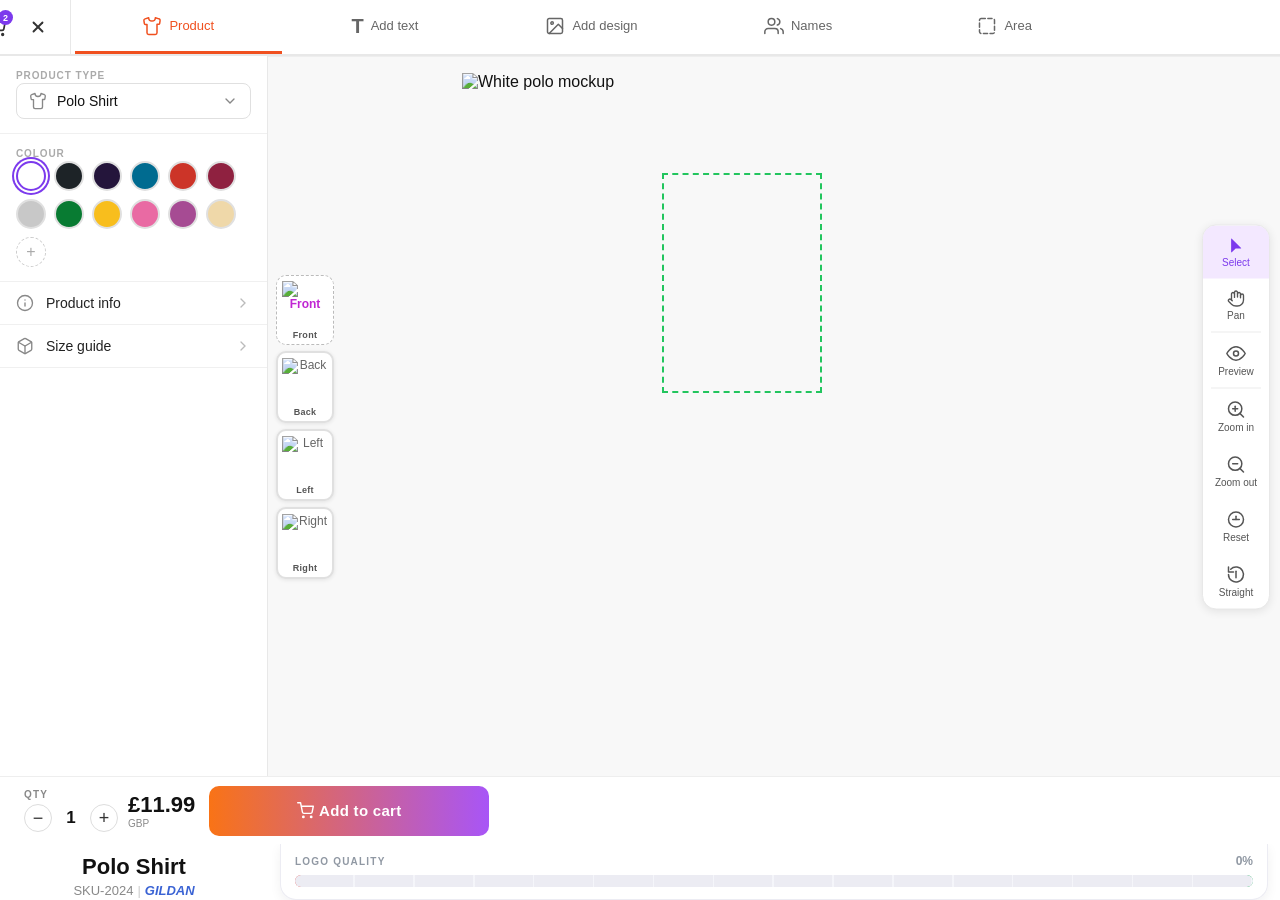
==== commit 0b852727: "Quality bar: warning always visible, green gradient earlier, thresholds adjusted" ====
--- a/index.html
+++ b/index.html
@@ -4,7 +4,7 @@
   <meta charset="UTF-8" />
   <meta name="viewport" content="width=device-width, initial-scale=1.0" />
   <title>Branded UK Customiser</title>
-  <link rel="stylesheet" href="style.css?v=20260603zt" />
+  <link rel="stylesheet" href="style.css?v=20260603zv" />
 </head>
 
 <body>
@@ -190,6 +190,12 @@
       <div class="main-quality-meter">
         <div class="main-quality-mask" id="mainQualityMask" style="width:100%;border-radius:0 6px 6px 0"></div>
       </div>
+    </div>
+
+    <!-- Quality warning -->
+    <div class="quality-warning" id="qualityWarning" style="display:none">
+      <span class="quality-warning-icon">&#9888;</span>
+      <span class="quality-warning-text">If you have any concerns about the quality of your image, please contact us. Our team will be happy to guide you and help you identify the most suitable file for printing.</span>
     </div>
 
     <!-- Bottom sheet -->
@@ -876,6 +882,6 @@
   </div>
 </div>
 
-<script src="app.js?v=20260603av"></script>
+<script src="app.js?v=20260603ax"></script>
 </body>
 </html>
--- a/style.css
+++ b/style.css
@@ -1109,9 +1109,9 @@
   height: 12px;
   background: linear-gradient(90deg,
     #e53e3e 0%,
-    #ed8936 28%,
-    #ecc94b 55%,
-    #48bb78 100%
+    #ed8936 22%,
+    #ecc94b 42%,
+    #48bb78 62%
   );
   border-radius: 6px;
   position: relative;
@@ -1140,6 +1140,31 @@
   );
   border-radius: 6px;
   pointer-events: none;
+}
+
+.quality-warning {
+  display: flex;
+  align-items: flex-start;
+  gap: 8px;
+  margin: 6px 12px 0;
+  padding: 10px 14px;
+  background: #fffbeb;
+  border: 1px solid #f6e05e;
+  border-radius: 10px;
+}
+
+.quality-warning-icon {
+  font-size: 16px;
+  color: #d69e2e;
+  flex-shrink: 0;
+  line-height: 1.4;
+}
+
+.quality-warning-text {
+  font-family: "Montserrat", "Segoe UI", Arial, sans-serif;
+  font-size: 11px;
+  color: #744210;
+  line-height: 1.5;
 }
 
 .img-props-toggle-row {
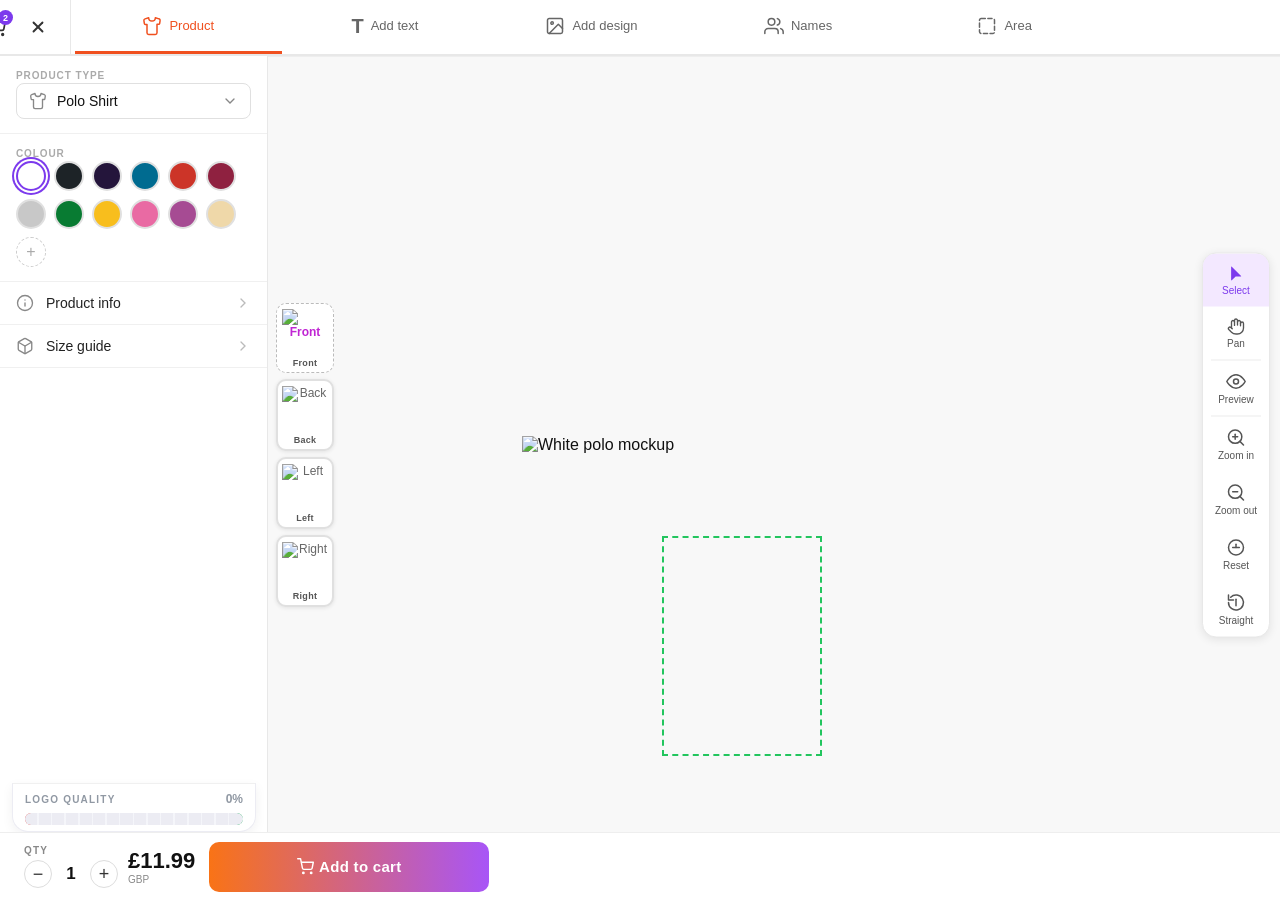
==== commit 8ec1ef33: "fix: desktop bugs - navigation, green box centering, grid orphans" ====
--- a/index.html
+++ b/index.html
@@ -4,7 +4,7 @@
   <meta charset="UTF-8" />
   <meta name="viewport" content="width=device-width, initial-scale=1.0" />
   <title>Branded UK Customiser</title>
-  <link rel="stylesheet" href="style.css?v=20260603zv" />
+  <link rel="stylesheet" href="style.css?v=20260604aa" />
 </head>
 
 <body>
@@ -122,28 +122,28 @@
             alt="White polo mockup"
           />
           <div id="colourLayer" class="colour-layer"></div>
-        </div>
-
-        <div id="customArea" class="custom-area">
-
-          <div id="designLayer" class="design-layer">
-            <img id="uploadedLogo" src="" alt="Uploaded logo">
-            <button id="deleteLogoBtn" class="logo-delete-btn">×</button>
-            <button id="logoSettingsBtn" class="logo-settings-btn">settings</button>
-            <span id="logoSizeLabel" class="logo-size-label">0.00cm x 0.00cm</span>
-            <span class="resize-dot dot-br" data-resize="br"><svg width="10" height="10" viewBox="0 0 10 10" fill="none" stroke="#fff" stroke-width="1.8" stroke-linecap="round" stroke-linejoin="round"><line x1="1" y1="9" x2="9" y2="1"/><polyline points="5,1 9,1 9,5"/><polyline points="1,5 1,9 5,9"/></svg></span>
-            <span id="rotateHandle" class="rotate-handle">↻</span>
-          </div>
-
-          <div id="textLayer" class="text-layer">
-            <span id="textContent">ANDERSON</span>
-            <button id="deleteTextBtn" class="text-delete-btn">×</button>
-            <button id="textSettingsBtn" class="text-settings-btn">settings</button>
-            <span id="textSizeLabel" class="text-size-label">0.00cm x 0.00cm</span>
-            <span class="text-resize-dot text-dot-br" data-text-resize="br"><svg width="10" height="10" viewBox="0 0 10 10" fill="none" stroke="#fff" stroke-width="1.8" stroke-linecap="round" stroke-linejoin="round"><line x1="1" y1="9" x2="9" y2="1"/><polyline points="5,1 9,1 9,5"/><polyline points="1,5 1,9 5,9"/></svg></span>
-            <span id="textRotateHandle" class="text-rotate-handle">↻</span>
-          </div>
-
+
+          <div id="customArea" class="custom-area">
+
+            <div id="designLayer" class="design-layer">
+              <img id="uploadedLogo" src="" alt="Uploaded logo">
+              <button id="deleteLogoBtn" class="logo-delete-btn">×</button>
+              <button id="logoSettingsBtn" class="logo-settings-btn">settings</button>
+              <span id="logoSizeLabel" class="logo-size-label">0.00cm x 0.00cm</span>
+              <span class="resize-dot dot-br" data-resize="br"><svg width="10" height="10" viewBox="0 0 10 10" fill="none" stroke="#fff" stroke-width="1.8" stroke-linecap="round" stroke-linejoin="round"><line x1="1" y1="9" x2="9" y2="1"/><polyline points="5,1 9,1 9,5"/><polyline points="1,5 1,9 5,9"/></svg></span>
+              <span id="rotateHandle" class="rotate-handle">↻</span>
+            </div>
+
+            <div id="textLayer" class="text-layer">
+              <span id="textContent">ANDERSON</span>
+              <button id="deleteTextBtn" class="text-delete-btn">×</button>
+              <button id="textSettingsBtn" class="text-settings-btn">settings</button>
+              <span id="textSizeLabel" class="text-size-label">0.00cm x 0.00cm</span>
+              <span class="text-resize-dot text-dot-br" data-text-resize="br"><svg width="10" height="10" viewBox="0 0 10 10" fill="none" stroke="#fff" stroke-width="1.8" stroke-linecap="round" stroke-linejoin="round"><line x1="1" y1="9" x2="9" y2="1"/><polyline points="5,1 9,1 9,5"/><polyline points="1,5 1,9 5,9"/></svg></span>
+              <span id="textRotateHandle" class="text-rotate-handle">↻</span>
+            </div>
+
+          </div>
         </div>
       </div>
 
@@ -882,6 +882,6 @@
   </div>
 </div>
 
-<script src="app.js?v=20260603ax"></script>
+<script src="app.js?v=20260604aa"></script>
 </body>
 </html>
--- a/style.css
+++ b/style.css
@@ -2846,6 +2846,11 @@
    ================================================================ */
 @media (min-width: 800px) {
 
+  /* Ensure non-active screens are hidden (ID selector overrides class selector) */
+  .screen:not(.active-screen) {
+    display: none;
+  }
+
   /* ── App shell ── */
   .customiser-app {
     height: 100vh;
@@ -2854,7 +2859,7 @@
     overflow: hidden;
   }
 
-  #mainEditor {
+  #mainEditor.active-screen {
     flex: 1;
     display: grid;
     grid-template-columns: 268px 1fr;
@@ -2971,6 +2976,7 @@
     border-right: 1px solid #e8e8e8;
     border-radius: 0;
     padding: 0;
+    padding-bottom: 80px;
     overflow-y: auto;
     box-shadow: none;
     background: #fff;
@@ -3044,14 +3050,42 @@
   }
 
   .product-preview {
-    height: 100%;
-    max-height: none;
+    height: auto;
     max-width: 560px;
     width: 100%;
   }
 
   .polo-colour-wrap {
     width: min(440px, 90%);
+    margin: 0 auto;
+  }
+
+  /* ── Orphaned items: product-header / quality bar / warning ── */
+  .product-header {
+    display: none;
+  }
+
+  .main-quality-bar {
+    grid-column: 1;
+    grid-row: 2;
+    align-self: end;
+    z-index: 10;
+    background: #fff;
+    border-top: 1px solid #f0f0f0;
+    padding: 8px 12px 6px;
+  }
+
+  .quality-warning {
+    grid-column: 1;
+    grid-row: 2;
+    align-self: end;
+    z-index: 9;
+    margin-bottom: 62px;
+    padding: 8px 12px;
+    border-radius: 8px;
+    margin-left: 12px;
+    margin-right: 12px;
+    font-size: 10px;
   }
 
   .right-panel {
